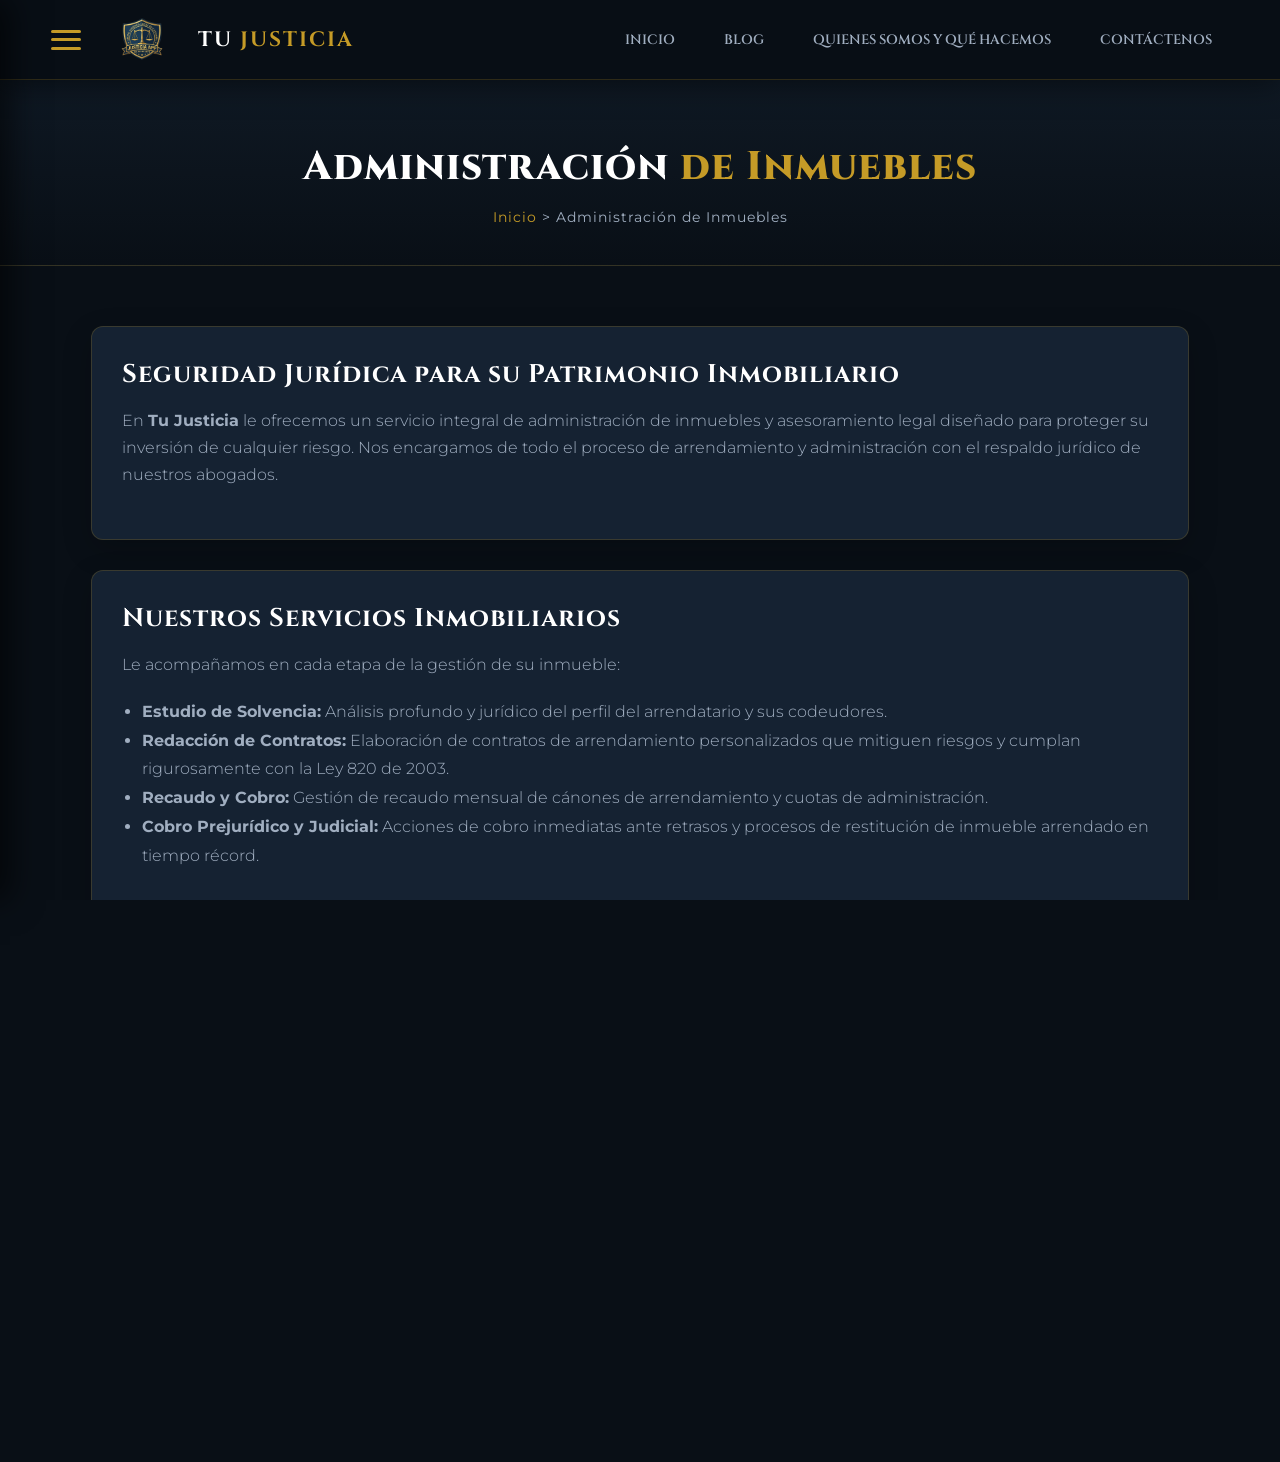
==== administracion-inmuebles.html @ 76aeb81e "Inicializar estructura de la pagina y diseno premium con logos" ====
<!DOCTYPE html>
<html lang="es">
<head>
  <meta charset="UTF-8">
  <meta name="viewport" content="width=device-width, initial-scale=1.0">
  <meta name="description" content="Administración de Inmuebles - Tu Justicia. Asesoría legal experta en arrendamientos, cobro prejurídico y contratos inmobiliarios en Colombia.">
  <title>Administración de Inmuebles - Tu Justicia</title>
  <link rel="stylesheet" href="css/styles.css">
</head>
<body>

  <div class="app-container">
    <div class="sidebar-overlay" id="sidebar-overlay"></div>

    <!-- NAVBAR SUPERIOR -->
    <header class="navbar">
      <div class="nav-left">
        <button class="hamburger-btn" id="hamburger-btn" aria-label="Abrir menú de navegación">
          <span></span>
          <span></span>
          <span></span>
        </button>
        <div class="nav-logo">
          <img src="assets/logo_escudo.png" alt="Escudo Tu Justicia">
          <span class="nav-brand">TU <span>JUSTICIA</span></span>
        </div>
      </div>
      <nav class="nav-links">
        <a href="index.html" class="nav-item">INICIO</a>
        <a href="blog.html" class="nav-item">BLOG</a>
        <a href="quienes-somos.html" class="nav-item">QUIENES SOMOS Y QUÉ HACEMOS</a>
        <a href="contacto.html" class="nav-item">CONTÁCTENOS</a>
      </nav>
    </header>

    <!-- MENÚ LATERAL -->
    <aside class="sidebar" id="sidebar">
      <div>
        <h2 class="sidebar-title">Menú Principal</h2>
        <ul class="sidebar-menu">
          <li class="sidebar-item active"><a href="administracion-inmuebles.html">Administración de Inmuebles</a></li>
          <li class="sidebar-item"><a href="blogs-articulos.html">Blogs y Articulos</a></li>
          <li class="sidebar-item"><a href="caso-mikhail-krasnov.html">Caso Mikhail Krasnov</a></li>
          <li class="sidebar-item"><a href="derecho-administrativo.html">Derecho Administrativo</a></li>
          <li class="sidebar-item"><a href="derecho-comercial.html">Derecho Comercial</a></li>
        </ul>
      </div>
      <div class="sidebar-footer">
        <p>Tu Justicia &copy; 2026</p>
        <p style="font-size: 0.65rem; color: var(--accent-gold); margin-top: 5px;">NIT. 901.487.297-9</p>
      </div>
    </aside>

    <!-- CONTENIDO PRINCIPAL -->
    <main>
      <header class="page-header">
        <h1 class="page-title">Administración <span>de Inmuebles</span></h1>
        <div class="page-breadcrumb">
          <a href="index.html">Inicio</a> &gt; <span>Administración de Inmuebles</span>
        </div>
      </header>

      <div class="page-content-wrapper">
        <div class="article-card">
          <h2 class="article-title">Seguridad Jurídica para su Patrimonio Inmobiliario</h2>
          <p class="article-text">
            En <strong>Tu Justicia</strong> le ofrecemos un servicio integral de administración de inmuebles y asesoramiento legal diseñado para proteger su inversión de cualquier riesgo. Nos encargamos de todo el proceso de arrendamiento y administración con el respaldo jurídico de nuestros abogados.
          </p>
        </div>

        <div class="article-card">
          <h2 class="article-title">Nuestros Servicios Inmobiliarios</h2>
          <p class="article-text">
            Le acompañamos en cada etapa de la gestión de su inmueble:
          </p>
          <ul style="color: var(--text-gray); line-height: 1.8; margin-left: 20px; margin-bottom: 20px; font-weight: 300;">
            <li><strong>Estudio de Solvencia:</strong> Análisis profundo y jurídico del perfil del arrendatario y sus codeudores.</li>
            <li><strong>Redacción de Contratos:</strong> Elaboración de contratos de arrendamiento personalizados que mitiguen riesgos y cumplan rigurosamente con la Ley 820 de 2003.</li>
            <li><strong>Recaudo y Cobro:</strong> Gestión de recaudo mensual de cánones de arrendamiento y cuotas de administración.</li>
            <li><strong>Cobro Prejurídico y Judicial:</strong> Acciones de cobro inmediatas ante retrasos y procesos de restitución de inmueble arrendado en tiempo récord.</li>
          </ul>
        </div>
      </div>
    </main>

    <!-- FOOTER -->
    <footer class="footer">
      <div class="footer-logo-container">
        <img src="assets/logo_triangular.jpg" alt="Logo Triangular" class="footer-logo">
      </div>
      <p class="footer-text">
        Consorcio Jurídico Legal enfocado en brindar asesoría y representación de excelencia en Colombia.
        <br>
        <strong>NIT. 901.487.297-9</strong>
      </p>
      <div class="footer-socials">
        <a href="#" class="social-icon">FB</a>
        <a href="#" class="social-icon">TW</a>
        <a href="#" class="social-icon">LN</a>
        <a href="#" class="social-icon">WA</a>
      </div>
      <div class="footer-copy">
        &copy; 2026 TU JUSTICIA. Todos los derechos reservados.
      </div>
    </footer>
  </div>

  <script src="js/main.js"></script>
</body>
</html>
---- css/styles.css ----
/* ==========================================
   DESIGN SYSTEM & VARIABLES (TU JUSTICIA)
   ========================================== */
@import url('https://fonts.googleapis.com/css2?family=Cinzel:wght@400;600;700;900&family=Montserrat:wght@300;400;500;600;700&display=swap');

:root {
  --primary-bg: #090f16;
  --secondary-bg: #0f1924;
  --card-bg: #152232;
  --accent-gold: #c59b27;
  --accent-gold-hover: #e5b83b;
  --text-white: #ffffff;
  --text-gray: #a0aec0;
  --text-dark: #1a202c;
  --border-color: rgba(197, 155, 39, 0.2);
  --font-headers: 'Cinzel', serif;
  --font-body: 'Montserrat', sans-serif;
  --transition-smooth: all 0.3s cubic-bezier(0.4, 0, 0.2, 1);
  --header-height: 80px;
}

/* ==========================================
   BASE STYLES & RESET
   ========================================== */
* {
  box-sizing: border-box;
  margin: 0;
  padding: 0;
}

html, body {
  width: 100%;
  height: 100%;
  background-color: var(--primary-bg);
  color: var(--text-white);
  font-family: var(--font-body);
  overflow-x: hidden;
  scroll-behavior: smooth;
}

h1, h2, h3, h4, h5, h6 {
  font-family: var(--font-headers);
  letter-spacing: 1px;
}

a {
  text-decoration: none;
  color: inherit;
}

button {
  background: none;
  border: none;
  cursor: pointer;
  font-family: inherit;
}

/* ==========================================
   LAYOUT STRUCTURE
   ========================================== */
.app-container {
  display: flex;
  flex-direction: column;
  min-height: 100vh;
}

main {
  flex: 1 0 auto;
  padding-top: var(--header-height);
  display: flex;
  flex-direction: column;
}

/* ==========================================
   NAVIGATION BAR (NAVBAR)
   ========================================== */
.navbar {
  position: fixed;
  top: 0;
  left: 0;
  width: 100%;
  height: var(--header-height);
  background-color: rgba(9, 15, 22, 0.9);
  backdrop-filter: blur(12px);
  -webkit-backdrop-filter: blur(12px);
  border-bottom: 1px solid var(--border-color);
  z-index: 1000;
  display: flex;
  align-items: center;
  justify-content: space-between;
  padding: 0 4%;
  box-shadow: 0 4px 30px rgba(0, 0, 0, 0.5);
}

.nav-left {
  display: flex;
  align-items: center;
  gap: 15px;
}

.hamburger-btn {
  display: flex;
  flex-direction: column;
  justify-content: space-between;
  width: 30px;
  height: 20px;
  z-index: 1100;
  transition: var(--transition-smooth);
}

.hamburger-btn span {
  display: block;
  width: 100%;
  height: 3px;
  background-color: var(--accent-gold);
  border-radius: 2px;
  transition: var(--transition-smooth);
}

/* Hamburger active transformation */
.hamburger-btn.active span:nth-child(1) {
  transform: translateY(8px) rotate(45deg);
}

.hamburger-btn.active span:nth-child(2) {
  opacity: 0;
}

.hamburger-btn.active span:nth-child(3) {
  transform: translateY(-9px) rotate(-45deg);
}

.nav-logo {
  display: flex;
  align-items: center;
  gap: 10px;
}

.nav-logo img {
  height: 50px;
  width: auto;
  object-fit: contain;
}

.nav-brand {
  font-family: var(--font-headers);
  font-size: 1.3rem;
  font-weight: 700;
  color: var(--text-white);
  letter-spacing: 2px;
}

.nav-brand span {
  color: var(--accent-gold);
}

.nav-links {
  display: flex;
  align-items: center;
  gap: 15px;
}

.nav-item {
  font-family: var(--font-headers);
  font-size: 0.85rem;
  font-weight: 600;
  color: var(--text-gray);
  padding: 8px 16px;
  border-radius: 20px;
  border: 1px solid transparent;
  transition: var(--transition-smooth);
}

.nav-item:hover, .nav-item.active {
  color: var(--text-white);
  background-color: rgba(197, 155, 39, 0.15);
  border-color: var(--accent-gold);
  box-shadow: 0 0 15px rgba(197, 155, 39, 0.2);
}

/* ==========================================
   SIDEBAR MENU
   ========================================== */
.sidebar {
  position: fixed;
  top: 0;
  left: 0;
  width: 320px;
  height: 100vh;
  background-color: var(--secondary-bg);
  border-right: 1px solid var(--border-color);
  z-index: 1050;
  transform: translateX(-100%);
  transition: var(--transition-smooth);
  box-shadow: 10px 0 30px rgba(0, 0, 0, 0.6);
  padding: calc(var(--header-height) + 20px) 25px 30px 25px;
  display: flex;
  flex-direction: column;
  justify-content: space-between;
}

.sidebar.open {
  transform: translateX(0);
}

.sidebar-title {
  font-family: var(--font-headers);
  font-size: 1.1rem;
  color: var(--accent-gold);
  margin-bottom: 25px;
  padding-bottom: 10px;
  border-bottom: 1px solid rgba(197, 155, 39, 0.3);
  text-transform: uppercase;
  letter-spacing: 1px;
}

.sidebar-menu {
  display: flex;
  flex-direction: column;
  gap: 12px;
  list-style: none;
}

.sidebar-item a {
  display: block;
  font-size: 0.95rem;
  font-weight: 500;
  color: var(--text-gray);
  padding: 12px 18px;
  border-radius: 8px;
  border-left: 3px solid transparent;
  background-color: rgba(255, 255, 255, 0.02);
  transition: var(--transition-smooth);
}

.sidebar-item a:hover, .sidebar-item.active a {
  color: var(--text-white);
  background-color: rgba(197, 155, 39, 0.08);
  border-left-color: var(--accent-gold);
  padding-left: 24px;
}

.sidebar-footer {
  font-size: 0.75rem;
  color: var(--text-gray);
  text-align: center;
  border-top: 1px solid rgba(255, 255, 255, 0.05);
  padding-top: 20px;
}

/* Sidebar overlay background */
.sidebar-overlay {
  position: fixed;
  top: 0;
  left: 0;
  width: 100vw;
  height: 100vh;
  background-color: rgba(0, 0, 0, 0.6);
  backdrop-filter: blur(4px);
  z-index: 1020;
  opacity: 0;
  visibility: hidden;
  transition: var(--transition-smooth);
}

.sidebar-overlay.active {
  opacity: 1;
  visibility: visible;
}

/* ==========================================
   HERO SECTION & CONTENT STYLE
   ========================================== */
.hero {
  position: relative;
  display: flex;
  flex-direction: column;
  align-items: center;
  justify-content: center;
  text-align: center;
  padding: 60px 20px;
  min-height: calc(100vh - var(--header-height) - 150px);
  background: radial-gradient(circle at center, rgba(21, 34, 50, 0.6) 0%, rgba(9, 15, 22, 1) 70%);
}

.hero-logo-container {
  position: relative;
  width: 280px;
  height: 280px;
  margin-bottom: 40px;
  animation: float 6s ease-in-out infinite;
}

.hero-logo {
  width: 100%;
  height: 100%;
  object-fit: contain;
  border-radius: 50%;
  box-shadow: 0 0 40px rgba(197, 155, 39, 0.3);
  border: 2px solid var(--accent-gold);
}

@keyframes float {
  0% { transform: translateY(0px); }
  50% { transform: translateY(-15px); }
  100% { transform: translateY(0px); }
}

.hero-subtitle {
  font-family: var(--font-body);
  font-size: 1.1rem;
  font-weight: 600;
  color: var(--accent-gold);
  letter-spacing: 4px;
  margin-bottom: 10px;
  text-transform: uppercase;
}

.hero-title {
  font-family: var(--font-headers);
  font-size: 3.5rem;
  font-weight: 900;
  color: var(--text-white);
  margin-bottom: 20px;
  letter-spacing: 3px;
  text-shadow: 0 4px 10px rgba(0, 0, 0, 0.5);
}

.hero-title span {
  color: var(--accent-gold);
}

.hero-description {
  max-width: 650px;
  font-size: 1.1rem;
  line-height: 1.8;
  color: var(--text-gray);
  margin-bottom: 40px;
  font-weight: 300;
}

.btn-gold {
  display: inline-block;
  background: linear-gradient(135deg, var(--accent-gold) 0%, #a47b19 100%);
  color: var(--primary-bg);
  padding: 14px 35px;
  border-radius: 30px;
  font-weight: 700;
  text-transform: uppercase;
  font-size: 0.9rem;
  letter-spacing: 2px;
  box-shadow: 0 6px 20px rgba(197, 155, 39, 0.3);
  transition: var(--transition-smooth);
}

.btn-gold:hover {
  transform: translateY(-3px);
  box-shadow: 0 10px 25px rgba(197, 155, 39, 0.5);
  background: linear-gradient(135deg, var(--accent-gold-hover) 0%, var(--accent-gold) 100%);
}

/* ==========================================
   PAGE TEMPLATE (SUBPAGES CONTENT)
   ========================================== */
.page-header {
  padding: 60px 4% 40px 4%;
  background: linear-gradient(to bottom, var(--secondary-bg), var(--primary-bg));
  border-bottom: 1px solid var(--border-color);
  text-align: center;
}

.page-title {
  font-size: 2.5rem;
  font-weight: 800;
  color: var(--text-white);
  margin-bottom: 15px;
}

.page-title span {
  color: var(--accent-gold);
}

.page-breadcrumb {
  font-size: 0.85rem;
  color: var(--text-gray);
  letter-spacing: 1px;
}

.page-breadcrumb a {
  color: var(--accent-gold);
}

.page-content-wrapper {
  padding: 60px 4%;
  max-width: 1200px;
  margin: 0 auto;
  width: 100%;
}

.article-card {
  background-color: var(--card-bg);
  border: 1px solid var(--border-color);
  border-radius: 12px;
  padding: 30px;
  margin-bottom: 30px;
  box-shadow: 0 10px 30px rgba(0,0,0,0.2);
  transition: var(--transition-smooth);
}

.article-card:hover {
  transform: translateY(-5px);
  border-color: var(--accent-gold);
  box-shadow: 0 15px 35px rgba(197, 155, 39, 0.15);
}

.article-meta {
  font-size: 0.8rem;
  color: var(--accent-gold);
  margin-bottom: 15px;
  font-weight: 600;
  text-transform: uppercase;
}

.article-title {
  font-size: 1.6rem;
  margin-bottom: 15px;
  color: var(--text-white);
}

.article-text {
  color: var(--text-gray);
  line-height: 1.7;
  font-weight: 300;
  margin-bottom: 20px;
}

/* ==========================================
   FOOTER
   ========================================== */
.footer {
  flex-shrink: 0;
  background-color: var(--secondary-bg);
  border-top: 1px solid var(--border-color);
  padding: 50px 4% 30px 4%;
  display: flex;
  flex-direction: column;
  align-items: center;
  text-align: center;
  gap: 30px;
}

.footer-logo-container {
  width: 120px;
  height: auto;
}

.footer-logo {
  width: 100%;
  height: auto;
  object-fit: contain;
}

.footer-text {
  font-size: 0.9rem;
  color: var(--text-gray);
  max-width: 600px;
  line-height: 1.6;
}

.footer-socials {
  display: flex;
  gap: 20px;
}

.social-icon {
  width: 40px;
  height: 40px;
  border-radius: 50%;
  background-color: var(--card-bg);
  border: 1px solid var(--border-color);
  display: flex;
  align-items: center;
  justify-content: center;
  color: var(--accent-gold);
  transition: var(--transition-smooth);
}

.social-icon:hover {
  background-color: var(--accent-gold);
  color: var(--primary-bg);
  transform: translateY(-3px);
}

.footer-copy {
  font-size: 0.8rem;
  color: rgba(160, 174, 192, 0.6);
  border-top: 1px solid rgba(255, 255, 255, 0.05);
  width: 100%;
  padding-top: 20px;
  margin-top: 10px;
}

/* ==========================================
   RESPONSIVE DESIGN (MEDIA QUERIES)
   ========================================== */
@media (max-width: 992px) {
  .hero-title {
    font-size: 2.8rem;
  }
}

@media (max-width: 768px) {
  .navbar {
    padding: 0 5%;
  }
  
  .nav-links {
    display: none; /* Hide top nav links on tablet/mobile, relies on side menu */
  }
  
  .nav-brand {
    font-size: 1.1rem;
  }
  
  .hero-title {
    font-size: 2.2rem;
  }
  
  .hero-logo-container {
    width: 220px;
    height: 220px;
  }
  
  .sidebar {
    width: 280px;
  }
}

@media (max-width: 480px) {
  .hero-title {
    font-size: 1.8rem;
  }
  
  .hero-logo-container {
    width: 180px;
    height: 180px;
  }
  
  .hero-description {
    font-size: 0.95rem;
  }
}
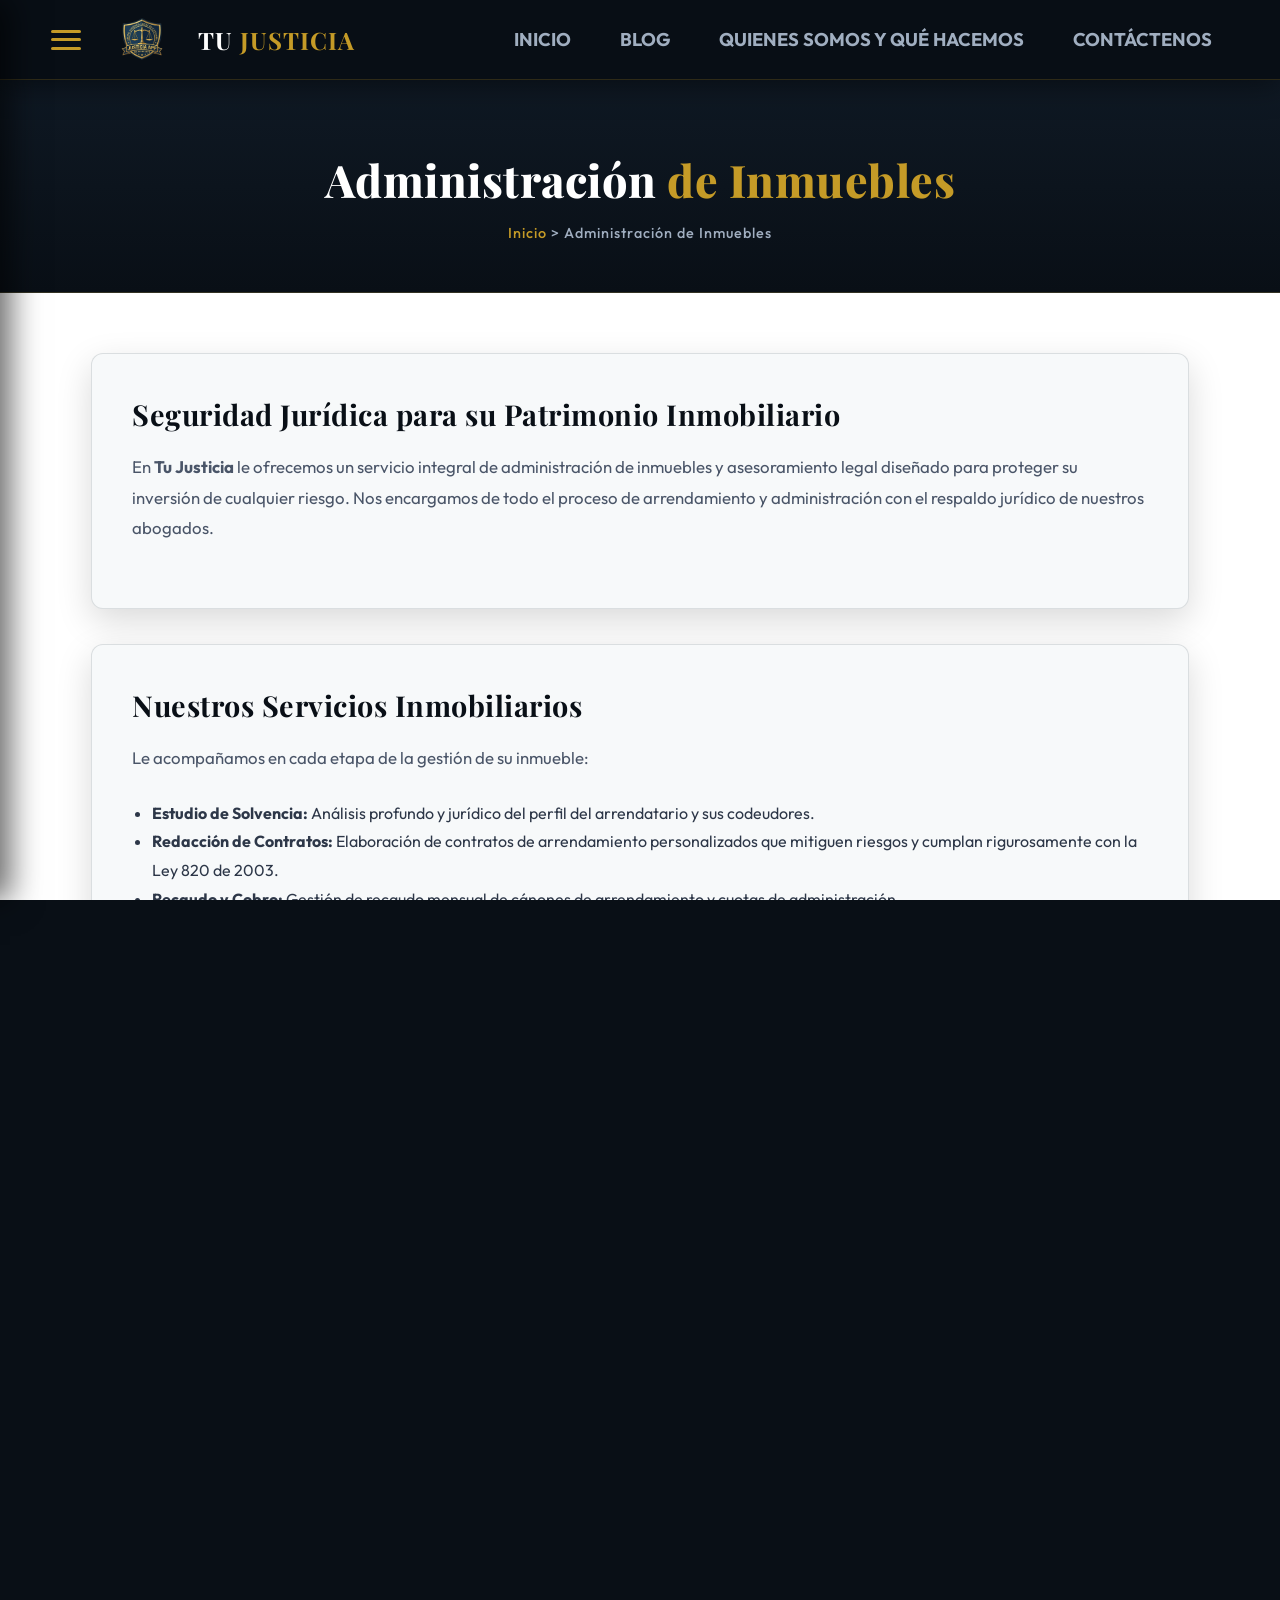
==== commit 11d9d5f2: "Actualizar tipografias a Playfair/Outfit, aumentar tamano de menus y crear diseno de secciones contr" ====
--- a/administracion-inmuebles.html
+++ b/administracion-inmuebles.html
@@ -53,40 +53,44 @@
 
     <!-- CONTENIDO PRINCIPAL -->
     <main>
-      <header class="page-header">
+      <!-- Cabecera de Página (Fondo Azul) -->
+      <header class="page-header section-blue">
         <h1 class="page-title">Administración <span>de Inmuebles</span></h1>
         <div class="page-breadcrumb">
           <a href="index.html">Inicio</a> &gt; <span>Administración de Inmuebles</span>
         </div>
       </header>
 
-      <div class="page-content-wrapper">
-        <div class="article-card">
-          <h2 class="article-title">Seguridad Jurídica para su Patrimonio Inmobiliario</h2>
-          <p class="article-text">
-            En <strong>Tu Justicia</strong> le ofrecemos un servicio integral de administración de inmuebles y asesoramiento legal diseñado para proteger su inversión de cualquier riesgo. Nos encargamos de todo el proceso de arrendamiento y administración con el respaldo jurídico de nuestros abogados.
-          </p>
+      <!-- Cuerpo de Página (Fondo Blanco) -->
+      <section class="section-white" style="flex-grow: 1; width: 100%;">
+        <div class="page-content-wrapper">
+          <div class="article-card">
+            <h2 class="article-title">Seguridad Jurídica para su Patrimonio Inmobiliario</h2>
+            <p class="article-text">
+              En <strong>Tu Justicia</strong> le ofrecemos un servicio integral de administración de inmuebles y asesoramiento legal diseñado para proteger su inversión de cualquier riesgo. Nos encargamos de todo el proceso de arrendamiento y administración con el respaldo jurídico de nuestros abogados.
+            </p>
+          </div>
+
+          <div class="article-card">
+            <h2 class="article-title">Nuestros Servicios Inmobiliarios</h2>
+            <p class="article-text">
+              Le acompañamos en cada etapa de la gestión de su inmueble:
+            </p>
+            <ul style="line-height: 1.8; margin-left: 20px; margin-bottom: 20px; font-weight: 400;">
+              <li><strong>Estudio de Solvencia:</strong> Análisis profundo y jurídico del perfil del arrendatario y sus codeudores.</li>
+              <li><strong>Redacción de Contratos:</strong> Elaboración de contratos de arrendamiento personalizados que mitiguen riesgos y cumplan rigurosamente con la Ley 820 de 2003.</li>
+              <li><strong>Recaudo y Cobro:</strong> Gestión de recaudo mensual de cánones de arrendamiento y cuotas de administración.</li>
+              <li><strong>Cobro Prejurídico y Judicial:</strong> Acciones de cobro inmediatas ante retrasos y procesos de restitución de inmueble arrendado en tiempo récord.</li>
+            </ul>
+          </div>
         </div>
-
-        <div class="article-card">
-          <h2 class="article-title">Nuestros Servicios Inmobiliarios</h2>
-          <p class="article-text">
-            Le acompañamos en cada etapa de la gestión de su inmueble:
-          </p>
-          <ul style="color: var(--text-gray); line-height: 1.8; margin-left: 20px; margin-bottom: 20px; font-weight: 300;">
-            <li><strong>Estudio de Solvencia:</strong> Análisis profundo y jurídico del perfil del arrendatario y sus codeudores.</li>
-            <li><strong>Redacción de Contratos:</strong> Elaboración de contratos de arrendamiento personalizados que mitiguen riesgos y cumplan rigurosamente con la Ley 820 de 2003.</li>
-            <li><strong>Recaudo y Cobro:</strong> Gestión de recaudo mensual de cánones de arrendamiento y cuotas de administración.</li>
-            <li><strong>Cobro Prejurídico y Judicial:</strong> Acciones de cobro inmediatas ante retrasos y procesos de restitución de inmueble arrendado en tiempo récord.</li>
-          </ul>
-        </div>
-      </div>
+      </section>
     </main>
 
     <!-- FOOTER -->
     <footer class="footer">
       <div class="footer-logo-container">
-        <img src="assets/logo_triangular.jpg" alt="Logo Triangular" class="footer-logo">
+        <img src="assets/logo_triangular.png" alt="Logo Triangular" class="footer-logo">
       </div>
       <p class="footer-text">
         Consorcio Jurídico Legal enfocado en brindar asesoría y representación de excelencia en Colombia.
--- a/css/styles.css
+++ b/css/styles.css
@@ -1,7 +1,7 @@
 /* ==========================================
    DESIGN SYSTEM & VARIABLES (TU JUSTICIA)
    ========================================== */
-@import url('https://fonts.googleapis.com/css2?family=Cinzel:wght@400;600;700;900&family=Montserrat:wght@300;400;500;600;700&display=swap');
+@import url('https://fonts.googleapis.com/css2?family=Playfair+Display:ital,wght@0,400;0,600;0,700;0,800;0,900;1,400&family=Outfit:wght@300;400;500;600;700;800&display=swap');
 
 :root {
   --primary-bg: #090f16;
@@ -13,8 +13,8 @@
   --text-gray: #a0aec0;
   --text-dark: #1a202c;
   --border-color: rgba(197, 155, 39, 0.2);
-  --font-headers: 'Cinzel', serif;
-  --font-body: 'Montserrat', sans-serif;
+  --font-headers: 'Playfair Display', serif;
+  --font-body: 'Outfit', sans-serif;
   --transition-smooth: all 0.3s cubic-bezier(0.4, 0, 0.2, 1);
   --header-height: 80px;
 }
@@ -40,7 +40,7 @@
 
 h1, h2, h3, h4, h5, h6 {
   font-family: var(--font-headers);
-  letter-spacing: 1px;
+  letter-spacing: 0.5px;
 }
 
 a {
@@ -144,10 +144,10 @@
 
 .nav-brand {
   font-family: var(--font-headers);
-  font-size: 1.3rem;
+  font-size: 1.5rem;
   font-weight: 700;
   color: var(--text-white);
-  letter-spacing: 2px;
+  letter-spacing: 1px;
 }
 
 .nav-brand span {
@@ -161,9 +161,9 @@
 }
 
 .nav-item {
-  font-family: var(--font-headers);
-  font-size: 0.85rem;
-  font-weight: 600;
+  font-family: var(--font-body);
+  font-size: 1.15rem; /* Agrandado */
+  font-weight: 700; /* Más legible */
   color: var(--text-gray);
   padding: 8px 16px;
   border-radius: 20px;
@@ -185,7 +185,7 @@
   position: fixed;
   top: 0;
   left: 0;
-  width: 320px;
+  width: 340px; /* Ancho ajustado */
   height: 100vh;
   background-color: var(--secondary-bg);
   border-right: 1px solid var(--border-color);
@@ -205,7 +205,7 @@
 
 .sidebar-title {
   font-family: var(--font-headers);
-  font-size: 1.1rem;
+  font-size: 1.3rem; /* Más grande */
   color: var(--accent-gold);
   margin-bottom: 25px;
   padding-bottom: 10px;
@@ -217,16 +217,16 @@
 .sidebar-menu {
   display: flex;
   flex-direction: column;
-  gap: 12px;
+  gap: 14px; /* Mayor espacio */
   list-style: none;
 }
 
 .sidebar-item a {
   display: block;
-  font-size: 0.95rem;
-  font-weight: 500;
+  font-size: 1.25rem; /* Agrandado considerablemente */
+  font-weight: 600; /* Más grueso y legible */
   color: var(--text-gray);
-  padding: 12px 18px;
+  padding: 14px 20px; /* Mayor padding */
   border-radius: 8px;
   border-left: 3px solid transparent;
   background-color: rgba(255, 255, 255, 0.02);
@@ -235,13 +235,14 @@
 
 .sidebar-item a:hover, .sidebar-item.active a {
   color: var(--text-white);
-  background-color: rgba(197, 155, 39, 0.08);
+  background-color: rgba(197, 155, 39, 0.1);
   border-left-color: var(--accent-gold);
-  padding-left: 24px;
+  padding-left: 26px;
+  box-shadow: 0 4px 15px rgba(0,0,0,0.2);
 }
 
 .sidebar-footer {
-  font-size: 0.75rem;
+  font-size: 0.8rem;
   color: var(--text-gray);
   text-align: center;
   border-top: 1px solid rgba(255, 255, 255, 0.05);
@@ -278,7 +279,7 @@
   align-items: center;
   justify-content: center;
   text-align: center;
-  padding: 60px 20px;
+  padding: 80px 20px;
   min-height: calc(100vh - var(--header-height) - 150px);
   background: radial-gradient(circle at center, rgba(21, 34, 50, 0.6) 0%, rgba(9, 15, 22, 1) 70%);
 }
@@ -308,22 +309,22 @@
 
 .hero-subtitle {
   font-family: var(--font-body);
-  font-size: 1.1rem;
-  font-weight: 600;
+  font-size: 1.2rem;
+  font-weight: 700;
   color: var(--accent-gold);
   letter-spacing: 4px;
-  margin-bottom: 10px;
+  margin-bottom: 15px;
   text-transform: uppercase;
 }
 
 .hero-title {
   font-family: var(--font-headers);
-  font-size: 3.5rem;
+  font-size: 4rem;
   font-weight: 900;
   color: var(--text-white);
-  margin-bottom: 20px;
-  letter-spacing: 3px;
-  text-shadow: 0 4px 10px rgba(0, 0, 0, 0.5);
+  margin-bottom: 25px;
+  letter-spacing: 1px;
+  text-shadow: 0 4px 12px rgba(0, 0, 0, 0.6);
 }
 
 .hero-title span {
@@ -331,11 +332,11 @@
 }
 
 .hero-description {
-  max-width: 650px;
-  font-size: 1.1rem;
+  max-width: 700px;
+  font-size: 1.25rem;
   line-height: 1.8;
   color: var(--text-gray);
-  margin-bottom: 40px;
+  margin-bottom: 45px;
   font-weight: 300;
 }
 
@@ -343,11 +344,11 @@
   display: inline-block;
   background: linear-gradient(135deg, var(--accent-gold) 0%, #a47b19 100%);
   color: var(--primary-bg);
-  padding: 14px 35px;
+  padding: 16px 40px;
   border-radius: 30px;
-  font-weight: 700;
+  font-weight: 800;
   text-transform: uppercase;
-  font-size: 0.9rem;
+  font-size: 0.95rem;
   letter-spacing: 2px;
   box-shadow: 0 6px 20px rgba(197, 155, 39, 0.3);
   transition: var(--transition-smooth);
@@ -360,17 +361,636 @@
 }
 
 /* ==========================================
+   HOMEPAGE SPECIFIC SECTIONS & SECTIONS COLOR SCHEME
+   ========================================== */
+.home-section {
+  padding: 80px 6%;
+  width: 100%;
+}
+
+.home-section-title-badge {
+  display: inline-block;
+  background-color: #0f1924;
+  border: 1px solid var(--border-color);
+  border-radius: 20px;
+  padding: 10px 35px;
+  color: var(--text-white);
+  font-family: var(--font-headers);
+  font-weight: 700;
+  font-size: 1.1rem;
+  letter-spacing: 1px;
+  margin-bottom: 45px;
+  box-shadow: 0 4px 15px rgba(0,0,0,0.3);
+  text-align: center;
+}
+
+.home-section-title-container {
+  display: flex;
+  justify-content: center;
+  width: 100%;
+}
+
+/* Anniversary Banner Container */
+.anniversary-banner-container {
+  width: 100%;
+  max-width: 1200px;
+  margin: 0 auto;
+  border-radius: 16px;
+  overflow: hidden;
+  border: 1px solid var(--border-color);
+  box-shadow: 0 10px 30px rgba(0,0,0,0.4);
+}
+
+.anniversary-banner-container img {
+  width: 100%;
+  height: auto;
+  display: block;
+}
+
+/* Leaders Intro Text Section */
+.leaders-text-container {
+  max-width: 900px;
+  margin: 0 auto;
+  background-color: rgba(16, 15, 46, 0.05);
+  border: 2px solid var(--border-color);
+  border-radius: 16px;
+  padding: 50px 40px;
+  box-shadow: 0 15px 40px rgba(0,0,0,0.15);
+  position: relative;
+  text-align: center;
+}
+
+.leaders-text-container::before {
+  content: "“";
+  position: absolute;
+  top: 15px;
+  left: 30px;
+  font-size: 6rem;
+  color: rgba(197, 155, 39, 0.2);
+  font-family: Georgia, serif;
+}
+
+.leaders-text-content h3 {
+  font-size: 1.7rem;
+  color: var(--accent-gold);
+  margin-bottom: 25px;
+  text-transform: uppercase;
+  font-weight: 700;
+  letter-spacing: 1px;
+}
+
+.leaders-text-content p {
+  font-size: 1.3rem;
+  line-height: 1.8;
+  font-weight: 400;
+}
+
+/* Two-column layout for Derechos section */
+.rights-grid {
+  display: grid;
+  grid-template-columns: 1fr 1.2fr;
+  gap: 50px;
+  align-items: center;
+  max-width: 1200px;
+  margin: 0 auto;
+}
+
+.rights-banner-container {
+  border-radius: 16px;
+  overflow: hidden;
+  border: 1px solid var(--border-color);
+  box-shadow: 0 10px 30px rgba(0,0,0,0.4);
+}
+
+.rights-banner-container img {
+  width: 100%;
+  height: auto;
+  display: block;
+}
+
+.rights-content h2 {
+  font-size: 2.5rem;
+  margin-bottom: 25px;
+  font-weight: 800;
+}
+
+.rights-content h2 span {
+  color: var(--accent-gold);
+}
+
+.rights-content p {
+  line-height: 1.8;
+  font-weight: 400;
+  margin-bottom: 35px;
+  font-size: 1.15rem;
+}
+
+/* Dynamic Blog Grid Home */
+.blog-grid-home {
+  display: grid;
+  grid-template-columns: repeat(auto-fill, minmax(340px, 1fr));
+  gap: 35px;
+  max-width: 1200px;
+  margin: 0 auto;
+}
+
+/* Social Media Section Styling (Visual Mejorada) */
+.socials-grid {
+  display: grid;
+  grid-template-columns: 1.2fr 1fr 0.8fr;
+  gap: 30px;
+  max-width: 1200px;
+  margin: 0 auto;
+}
+
+.social-card {
+  background-color: var(--card-bg);
+  border: 1px solid var(--border-color);
+  border-radius: 12px;
+  overflow: hidden;
+  box-shadow: 0 10px 25px rgba(0,0,0,0.3);
+  display: flex;
+  flex-direction: column;
+}
+
+.social-card-header {
+  padding: 15px 20px;
+  display: flex;
+  align-items: center;
+  justify-content: space-between;
+  color: var(--text-white);
+  font-weight: 700;
+  font-size: 1rem;
+}
+
+.social-card-header.facebook {
+  background-color: #1877f2;
+}
+
+.social-card-header.twitter {
+  background-color: #0f1419;
+  border-bottom: 1px solid rgba(255,255,255,0.1);
+}
+
+.social-card-header.youtube {
+  background-color: #ff0000;
+}
+
+.social-profile {
+  display: flex;
+  align-items: center;
+  gap: 12px;
+  padding: 15px 20px;
+}
+
+.social-avatar {
+  width: 40px;
+  height: 40px;
+  border-radius: 50%;
+  border: 1px solid var(--border-color);
+  background-color: var(--primary-bg);
+  display: flex;
+  align-items: center;
+  justify-content: center;
+  font-weight: bold;
+  color: var(--accent-gold);
+  font-size: 0.8rem;
+  overflow: hidden;
+}
+
+.social-avatar img {
+  width: 100%;
+  height: 100%;
+  object-fit: cover;
+}
+
+.social-profile-info h4 {
+  font-size: 0.95rem;
+  font-family: var(--font-body);
+  font-weight: 600;
+}
+
+.social-profile-info p {
+  font-size: 0.75rem;
+}
+
+.social-card-content {
+  padding: 15px 20px;
+  font-size: 0.9rem;
+  line-height: 1.6;
+  flex-grow: 1;
+}
+
+.social-mock-post-image {
+  width: 100%;
+  height: 150px;
+  background: linear-gradient(135deg, #100f2e 0%, #1a2c42 100%);
+  border: 1px solid rgba(255,255,255,0.05);
+  border-radius: 6px;
+  margin-top: 10px;
+  display: flex;
+  align-items: center;
+  justify-content: center;
+  overflow: hidden;
+}
+
+.social-mock-post-image img {
+  width: 100%;
+  height: 100%;
+  object-fit: cover;
+}
+
+.social-btn-follow {
+  background-color: var(--accent-gold);
+  color: var(--primary-bg);
+  padding: 6px 15px;
+  border-radius: 15px;
+  font-size: 0.75rem;
+  font-weight: 700;
+}
+
+.social-btn-follow:hover {
+  background-color: var(--accent-gold-hover);
+}
+
+/* Youtube Mock Player */
+.youtube-mock-player {
+  width: 100%;
+  aspect-ratio: 16/9;
+  background-color: #050b11;
+  display: flex;
+  align-items: center;
+  justify-content: center;
+  position: relative;
+  cursor: pointer;
+}
+
+.youtube-mock-player::after {
+  content: "";
+  position: absolute;
+  width: 60px;
+  height: 60px;
+  background-color: #ff0000;
+  border-radius: 50%;
+  box-shadow: 0 0 20px rgba(255,0,0,0.5);
+  display: flex;
+  align-items: center;
+  justify-content: center;
+  transition: var(--transition-smooth);
+}
+
+.youtube-mock-player::before {
+  content: "";
+  position: absolute;
+  width: 0;
+  height: 0;
+  border-top: 12px solid transparent;
+  border-bottom: 12px solid transparent;
+  border-left: 20px solid white;
+  margin-left: 5px;
+  z-index: 10;
+}
+
+.youtube-mock-player:hover::after {
+  transform: scale(1.1);
+  box-shadow: 0 0 30px rgba(255,0,0,0.8);
+}
+
+/* ==========================================
+   WAITING LIST POPUP (MODAL)
+   ========================================== */
+.waitlist-modal {
+  position: fixed;
+  top: 0;
+  left: 0;
+  width: 100%;
+  height: 100%;
+  z-index: 2000;
+  display: flex;
+  align-items: center;
+  justify-content: center;
+  opacity: 0;
+  visibility: hidden;
+  transition: var(--transition-smooth);
+}
+
+.waitlist-modal.active {
+  opacity: 1;
+  visibility: visible;
+}
+
+.waitlist-modal-backdrop {
+  position: absolute;
+  top: 0;
+  left: 0;
+  width: 100%;
+  height: 100%;
+  background-color: rgba(0, 0, 0, 0.65);
+  backdrop-filter: blur(10px);
+}
+
+.waitlist-box {
+  position: relative;
+  width: 90%;
+  max-width: 540px;
+  background: rgba(15, 14, 38, 0.75);
+  backdrop-filter: blur(25px);
+  -webkit-backdrop-filter: blur(25px);
+  border: 2px solid rgba(197, 155, 39, 0.4);
+  border-radius: 24px;
+  box-shadow: 0 25px 60px rgba(0, 0, 0, 0.8), 0 0 40px rgba(197, 155, 39, 0.15);
+  overflow: hidden;
+  z-index: 2010;
+  transform: scale(0.9);
+  transition: var(--transition-smooth);
+}
+
+.waitlist-modal.active .waitlist-box {
+  transform: scale(1);
+}
+
+.waitlist-marquee {
+  background: rgba(197, 155, 39, 0.15);
+  border-bottom: 1px solid rgba(197, 155, 39, 0.3);
+  color: var(--accent-gold);
+  padding: 10px 0;
+  font-family: var(--font-headers);
+  font-weight: 800;
+  font-size: 0.95rem;
+  letter-spacing: 2px;
+  overflow: hidden;
+  white-space: nowrap;
+}
+
+.waitlist-marquee div {
+  display: inline-block;
+  padding-left: 100%;
+  animation: marquee 25s linear infinite;
+}
+
+.waitlist-timer-bar {
+  background: linear-gradient(90deg, #ff3333 0%, #b31414 100%);
+  color: white;
+  text-align: center;
+  padding: 8px;
+  font-weight: 700;
+  font-size: 0.95rem;
+  letter-spacing: 1px;
+  display: flex;
+  align-items: center;
+  justify-content: center;
+  gap: 10px;
+  box-shadow: inset 0 -3px 5px rgba(0,0,0,0.2);
+  animation: pulse-red 2s infinite ease-in-out;
+}
+
+@keyframes pulse-red {
+  0%, 100% { opacity: 1; }
+  50% { opacity: 0.9; }
+}
+
+.waitlist-timer-clock {
+  font-family: monospace;
+  font-size: 1.15rem;
+  background-color: rgba(0,0,0,0.5);
+  padding: 3px 10px;
+  border-radius: 4px;
+  border: 1px solid rgba(255,255,255,0.15);
+  box-shadow: 0 0 10px rgba(0,0,0,0.5);
+  color: #ffcccc;
+}
+
+.waitlist-body {
+  padding: 30px;
+}
+
+.waitlist-title {
+  text-align: center;
+  font-size: 1.35rem;
+  color: var(--text-white);
+  margin-bottom: 10px;
+  font-family: var(--font-body);
+  font-weight: 500;
+}
+
+.waitlist-close-btn {
+  position: absolute;
+  top: 10px;
+  right: 15px;
+  color: var(--text-white);
+  font-size: 1.8rem;
+  font-weight: bold;
+  z-index: 2020;
+}
+
+.waitlist-close-btn:hover {
+  color: var(--accent-gold);
+}
+
+.waitlist-form-control {
+  width: 100%;
+  background: rgba(255, 255, 255, 0.04);
+  border: 1px solid rgba(255, 255, 255, 0.1);
+  border-radius: 8px;
+  padding: 12px 16px;
+  color: var(--text-white);
+  font-family: inherit;
+  font-size: 0.95rem;
+  transition: var(--transition-smooth);
+}
+
+.waitlist-form-control:focus {
+  outline: none;
+  background: rgba(255, 255, 255, 0.08);
+  border-color: var(--accent-gold);
+  box-shadow: 0 0 15px rgba(197, 155, 39, 0.3);
+}
+
+.waitlist-btn {
+  width: 100%;
+  padding: 15px;
+  background: linear-gradient(135deg, var(--accent-gold) 0%, #a47b19 100%);
+  color: var(--primary-bg);
+  font-weight: 800;
+  border-radius: 8px;
+  text-transform: uppercase;
+  letter-spacing: 1.5px;
+  font-size: 0.95rem;
+  box-shadow: 0 6px 25px rgba(197, 155, 39, 0.4);
+  transition: var(--transition-smooth);
+  margin-top: 15px;
+  position: relative;
+  overflow: hidden;
+}
+
+/* Sweep shimmer animation */
+.waitlist-btn::after {
+  content: '';
+  position: absolute;
+  top: -50%;
+  left: -60%;
+  width: 30%;
+  height: 200%;
+  background: rgba(255, 255, 255, 0.25);
+  transform: rotate(30deg);
+  transition: none;
+  animation: shimmer 3s infinite linear;
+}
+
+@keyframes shimmer {
+  0% { left: -60%; }
+  100% { left: 140%; }
+}
+
+.waitlist-btn:hover {
+  background: linear-gradient(135deg, var(--accent-gold-hover) 0%, var(--accent-gold) 100%);
+  transform: translateY(-3px);
+  box-shadow: 0 10px 30px rgba(197, 155, 39, 0.6);
+}
+
+/* ==========================================
+   SECTION CONTRAST THEME RULES
+   ========================================== */
+
+/* Blue Section (Dark Mode Default) */
+.section-blue {
+  background-color: var(--primary-bg);
+  color: var(--text-white);
+}
+
+.section-blue h1, .section-blue h2, .section-blue h3, .section-blue h4 {
+  color: var(--text-white);
+}
+
+.section-blue p, .section-blue li {
+  color: var(--text-gray);
+}
+
+.section-blue .article-card {
+  background-color: var(--card-bg);
+  border: 1px solid var(--border-color);
+}
+
+.section-blue .social-card {
+  background-color: var(--card-bg);
+  border: 1px solid var(--border-color);
+}
+
+.section-blue .social-profile-info p {
+  color: var(--text-gray);
+}
+
+/* White Section (Light Mode High Contrast) */
+.section-white {
+  background-color: #ffffff;
+  color: #0f1924;
+}
+
+.section-white h1, .section-white h2, .section-white h3, .section-white h4 {
+  color: #090f16;
+}
+
+.section-white p, .section-white li {
+  color: #2d3748;
+}
+
+.section-white .article-card {
+  background-color: #f7f9fa;
+  border: 1px solid rgba(15, 25, 36, 0.12);
+}
+
+.section-white .article-title {
+  color: #090f16;
+}
+
+.section-white .article-text {
+  color: #4a5568;
+}
+
+.section-white .social-card {
+  background-color: #f7f9fa;
+  border: 1px solid rgba(15, 25, 36, 0.12);
+}
+
+.section-white .social-profile-info h4 {
+  color: #090f16;
+}
+
+.section-white .social-profile-info p {
+  color: #718096;
+}
+
+.section-white .social-card-content {
+  color: #4a5568;
+}
+
+.section-white .leaders-text-container {
+  background-color: #f7f9fa;
+  border: 2px solid rgba(197, 155, 39, 0.4);
+  box-shadow: 0 15px 40px rgba(0,0,0,0.06);
+}
+
+.section-white .leaders-text-content p {
+  color: #090f16;
+}
+
+/* Gray Section (Neutral Cool Contrast) */
+.section-gray {
+  background-color: #f4f6f9;
+  color: #0f1924;
+}
+
+.section-gray h1, .section-gray h2, .section-gray h3, .section-gray h4 {
+  color: #090f16;
+}
+
+.section-gray p, .section-gray li {
+  color: #2d3748;
+}
+
+.section-gray .article-card {
+  background-color: #ffffff;
+  border: 1px solid rgba(15, 25, 36, 0.1);
+  box-shadow: 0 10px 30px rgba(0,0,0,0.04);
+}
+
+.section-gray .article-title {
+  color: #090f16;
+}
+
+.section-gray .article-text {
+  color: #4a5568;
+}
+
+.section-gray .social-card {
+  background-color: #ffffff;
+  border: 1px solid rgba(15, 25, 36, 0.1);
+}
+
+.section-gray .social-profile-info h4 {
+  color: #090f16;
+}
+
+.section-gray .social-profile-info p {
+  color: #718096;
+}
+
+.section-gray .social-card-content {
+  color: #4a5568;
+}
+
+/* ==========================================
    PAGE TEMPLATE (SUBPAGES CONTENT)
    ========================================== */
 .page-header {
-  padding: 60px 4% 40px 4%;
+  padding: 70px 4% 50px 4%;
   background: linear-gradient(to bottom, var(--secondary-bg), var(--primary-bg));
   border-bottom: 1px solid var(--border-color);
   text-align: center;
 }
 
 .page-title {
-  font-size: 2.5rem;
+  font-size: 2.8rem;
   font-weight: 800;
   color: var(--text-white);
   margin-bottom: 15px;
@@ -381,9 +1001,10 @@
 }
 
 .page-breadcrumb {
-  font-size: 0.85rem;
+  font-size: 0.9rem;
   color: var(--text-gray);
   letter-spacing: 1px;
+  font-weight: 500;
 }
 
 .page-breadcrumb a {
@@ -398,40 +1019,38 @@
 }
 
 .article-card {
-  background-color: var(--card-bg);
-  border: 1px solid var(--border-color);
   border-radius: 12px;
-  padding: 30px;
-  margin-bottom: 30px;
-  box-shadow: 0 10px 30px rgba(0,0,0,0.2);
+  padding: 40px;
+  margin-bottom: 35px;
+  box-shadow: 0 12px 35px rgba(0,0,0,0.15);
   transition: var(--transition-smooth);
 }
 
 .article-card:hover {
   transform: translateY(-5px);
   border-color: var(--accent-gold);
-  box-shadow: 0 15px 35px rgba(197, 155, 39, 0.15);
+  box-shadow: 0 15px 35px rgba(197, 155, 39, 0.2);
 }
 
 .article-meta {
-  font-size: 0.8rem;
+  font-size: 0.85rem;
   color: var(--accent-gold);
   margin-bottom: 15px;
-  font-weight: 600;
+  font-weight: 700;
   text-transform: uppercase;
+  letter-spacing: 0.5px;
 }
 
 .article-title {
-  font-size: 1.6rem;
-  margin-bottom: 15px;
-  color: var(--text-white);
+  font-size: 1.8rem;
+  margin-bottom: 18px;
+  line-height: 1.4;
 }
 
 .article-text {
-  color: var(--text-gray);
-  line-height: 1.7;
-  font-weight: 300;
-  margin-bottom: 20px;
+  line-height: 1.8;
+  font-size: 1.05rem;
+  margin-bottom: 25px;
 }
 
 /* ==========================================
@@ -441,12 +1060,13 @@
   flex-shrink: 0;
   background-color: var(--secondary-bg);
   border-top: 1px solid var(--border-color);
-  padding: 50px 4% 30px 4%;
+  padding: 60px 4% 40px 4%;
   display: flex;
   flex-direction: column;
   align-items: center;
   text-align: center;
   gap: 30px;
+  color: var(--text-white);
 }
 
 .footer-logo-container {
@@ -461,10 +1081,10 @@
 }
 
 .footer-text {
-  font-size: 0.9rem;
+  font-size: 0.95rem;
   color: var(--text-gray);
   max-width: 600px;
-  line-height: 1.6;
+  line-height: 1.7;
 }
 
 .footer-socials {
@@ -473,8 +1093,8 @@
 }
 
 .social-icon {
-  width: 40px;
-  height: 40px;
+  width: 44px;
+  height: 44px;
   border-radius: 50%;
   background-color: var(--card-bg);
   border: 1px solid var(--border-color);
@@ -482,6 +1102,8 @@
   align-items: center;
   justify-content: center;
   color: var(--accent-gold);
+  font-weight: 700;
+  font-size: 0.9rem;
   transition: var(--transition-smooth);
 }
 
@@ -489,14 +1111,15 @@
   background-color: var(--accent-gold);
   color: var(--primary-bg);
   transform: translateY(-3px);
+  box-shadow: 0 5px 15px rgba(197, 155, 39, 0.4);
 }
 
 .footer-copy {
-  font-size: 0.8rem;
+  font-size: 0.85rem;
   color: rgba(160, 174, 192, 0.6);
   border-top: 1px solid rgba(255, 255, 255, 0.05);
   width: 100%;
-  padding-top: 20px;
+  padding-top: 25px;
   margin-top: 10px;
 }
 
@@ -505,7 +1128,15 @@
    ========================================== */
 @media (max-width: 992px) {
   .hero-title {
-    font-size: 2.8rem;
+    font-size: 3rem;
+  }
+  .rights-grid {
+    grid-template-columns: 1fr;
+    gap: 30px;
+  }
+  .socials-grid {
+    grid-template-columns: 1fr;
+    gap: 30px;
   }
 }
 
@@ -519,11 +1150,11 @@
   }
   
   .nav-brand {
-    font-size: 1.1rem;
+    font-size: 1.3rem;
   }
   
   .hero-title {
-    font-size: 2.2rem;
+    font-size: 2.4rem;
   }
   
   .hero-logo-container {
@@ -532,13 +1163,13 @@
   }
   
   .sidebar {
-    width: 280px;
+    width: 300px;
   }
 }
 
 @media (max-width: 480px) {
   .hero-title {
-    font-size: 1.8rem;
+    font-size: 2rem;
   }
   
   .hero-logo-container {
@@ -547,6 +1178,6 @@
   }
   
   .hero-description {
-    font-size: 0.95rem;
+    font-size: 1.05rem;
   }
 }
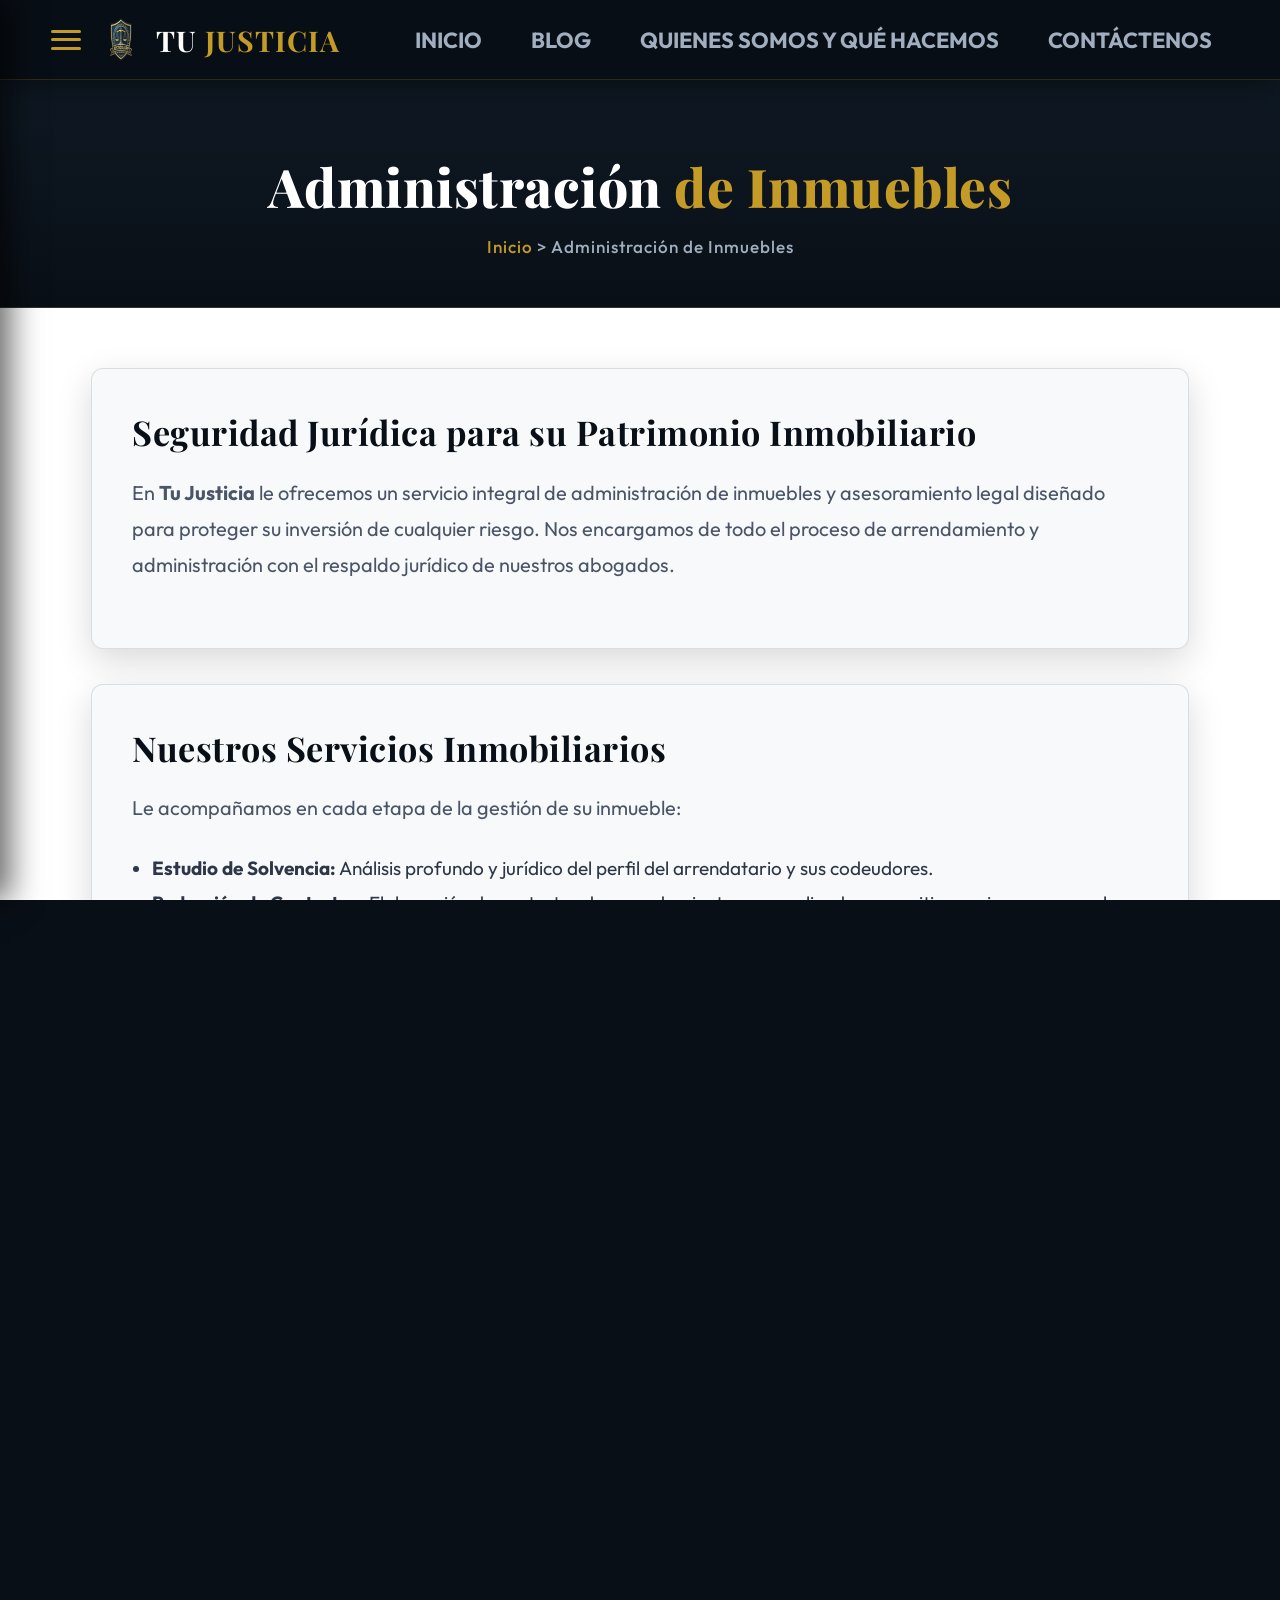
==== commit 1b0ea1da: "Mejora: menu movil unificado, favicon triangular, recortes/correcciones de banners, agrandado de tex" ====
--- a/administracion-inmuebles.html
+++ b/administracion-inmuebles.html
@@ -36,7 +36,18 @@
     <!-- MENÚ LATERAL -->
     <aside class="sidebar" id="sidebar">
       <div>
-        <h2 class="sidebar-title">Menú Principal</h2>
+        <!-- Enlaces de Navegación Principal (Visibles solo en móvil) -->
+        <div class="sidebar-top-nav">
+          <h2 class="sidebar-title">Navegación</h2>
+          <ul class="sidebar-menu" style="margin-bottom: 20px;">
+            <li class="sidebar-item"><a href="index.html">Inicio</a></li>
+            <li class="sidebar-item"><a href="blog.html">Blog</a></li>
+            <li class="sidebar-item"><a href="quienes-somos.html">Quiénes Somos y Qué Hacemos</a></li>
+            <li class="sidebar-item"><a href="contacto.html">Contáctenos</a></li>
+          </ul>
+        </div>
+        
+        <h2 class="sidebar-title">Servicios y Artículos</h2>
         <ul class="sidebar-menu">
           <li class="sidebar-item active"><a href="administracion-inmuebles.html">Administración de Inmuebles</a></li>
           <li class="sidebar-item"><a href="blogs-articulos.html">Blogs y Articulos</a></li>
--- a/css/styles.css
+++ b/css/styles.css
@@ -28,6 +28,10 @@
   padding: 0;
 }
 
+html {
+  font-size: 19px;
+}
+
 html, body {
   width: 100%;
   height: 100%;
@@ -42,6 +46,7 @@
   font-family: var(--font-headers);
   letter-spacing: 0.5px;
 }
+
 
 a {
   text-decoration: none;
@@ -248,6 +253,18 @@
   border-top: 1px solid rgba(255, 255, 255, 0.05);
   padding-top: 20px;
 }
+
+/* Mobile top navigation container inside sidebar */
+.sidebar-top-nav {
+  display: none;
+}
+
+@media (max-width: 768px) {
+  .sidebar-top-nav {
+    display: block;
+  }
+}
+
 
 /* Sidebar overlay background */
 .sidebar-overlay {
@@ -1181,3 +1198,125 @@
     font-size: 1.05rem;
   }
 }
+
+/* ==========================================
+   WHO WE ARE PAGE (QUIENES SOMOS) CUSTOM STYLES
+   ========================================== */
+.about-grid {
+  display: grid;
+  grid-template-columns: 1fr 1fr;
+  gap: 30px;
+  max-width: 1200px;
+  margin: 0 auto;
+}
+
+@media (max-width: 768px) {
+  .about-grid {
+    grid-template-columns: 1fr;
+  }
+}
+
+.about-card {
+  background-color: var(--card-bg);
+  border: 1px solid var(--border-color);
+  border-radius: 16px;
+  padding: 40px;
+  box-shadow: 0 10px 30px rgba(0,0,0,0.3);
+  transition: var(--transition-smooth);
+}
+
+.about-card:hover {
+  transform: translateY(-5px);
+  border-color: var(--accent-gold);
+  box-shadow: 0 15px 35px rgba(197, 155, 39, 0.2);
+}
+
+.about-card h2 {
+  font-size: 1.7rem;
+  color: var(--accent-gold);
+  margin-bottom: 20px;
+  text-transform: uppercase;
+  font-weight: 700;
+  letter-spacing: 1px;
+}
+
+.about-card p {
+  font-size: 1.15rem;
+  line-height: 1.8;
+  color: var(--text-white);
+  font-weight: 400;
+}
+
+.services-grid {
+  display: grid;
+  grid-template-columns: repeat(auto-fill, minmax(260px, 1fr));
+  gap: 25px;
+  max-width: 1200px;
+  margin: 30px auto 0 auto;
+}
+
+.service-card {
+  background-color: #f7f9fa;
+  border: 1px solid rgba(15, 25, 36, 0.12);
+  border-radius: 16px;
+  padding: 30px;
+  box-shadow: 0 10px 25px rgba(0,0,0,0.03);
+  transition: var(--transition-smooth);
+  display: flex;
+  flex-direction: column;
+  justify-content: space-between;
+  min-height: 350px;
+}
+
+.service-card:hover {
+  transform: translateY(-5px);
+  border-color: var(--accent-gold);
+  box-shadow: 0 15px 35px rgba(197, 155, 39, 0.15);
+}
+
+.service-icon-badge {
+  width: 60px;
+  height: 60px;
+  background-color: rgba(197, 155, 39, 0.1);
+  color: var(--accent-gold);
+  border-radius: 14px;
+  display: flex;
+  align-items: center;
+  justify-content: center;
+  font-size: 1.8rem;
+  margin-bottom: 20px;
+  border: 1px solid rgba(197, 155, 39, 0.2);
+}
+
+.service-card-title {
+  font-size: 1.3rem;
+  font-weight: 700;
+  color: #090f16;
+  margin-bottom: 12px;
+}
+
+.service-card-text {
+  font-size: 1.05rem;
+  line-height: 1.7;
+  color: #4a5568;
+  margin-bottom: 25px;
+  flex-grow: 1;
+}
+
+.service-card-link {
+  display: inline-flex;
+  align-items: center;
+  gap: 8px;
+  font-weight: 700;
+  font-size: 0.9rem;
+  color: var(--accent-gold);
+  text-transform: uppercase;
+  letter-spacing: 0.5px;
+  transition: var(--transition-smooth);
+}
+
+.service-card-link:hover {
+  color: var(--accent-gold-hover);
+  transform: translateX(4px);
+}
+
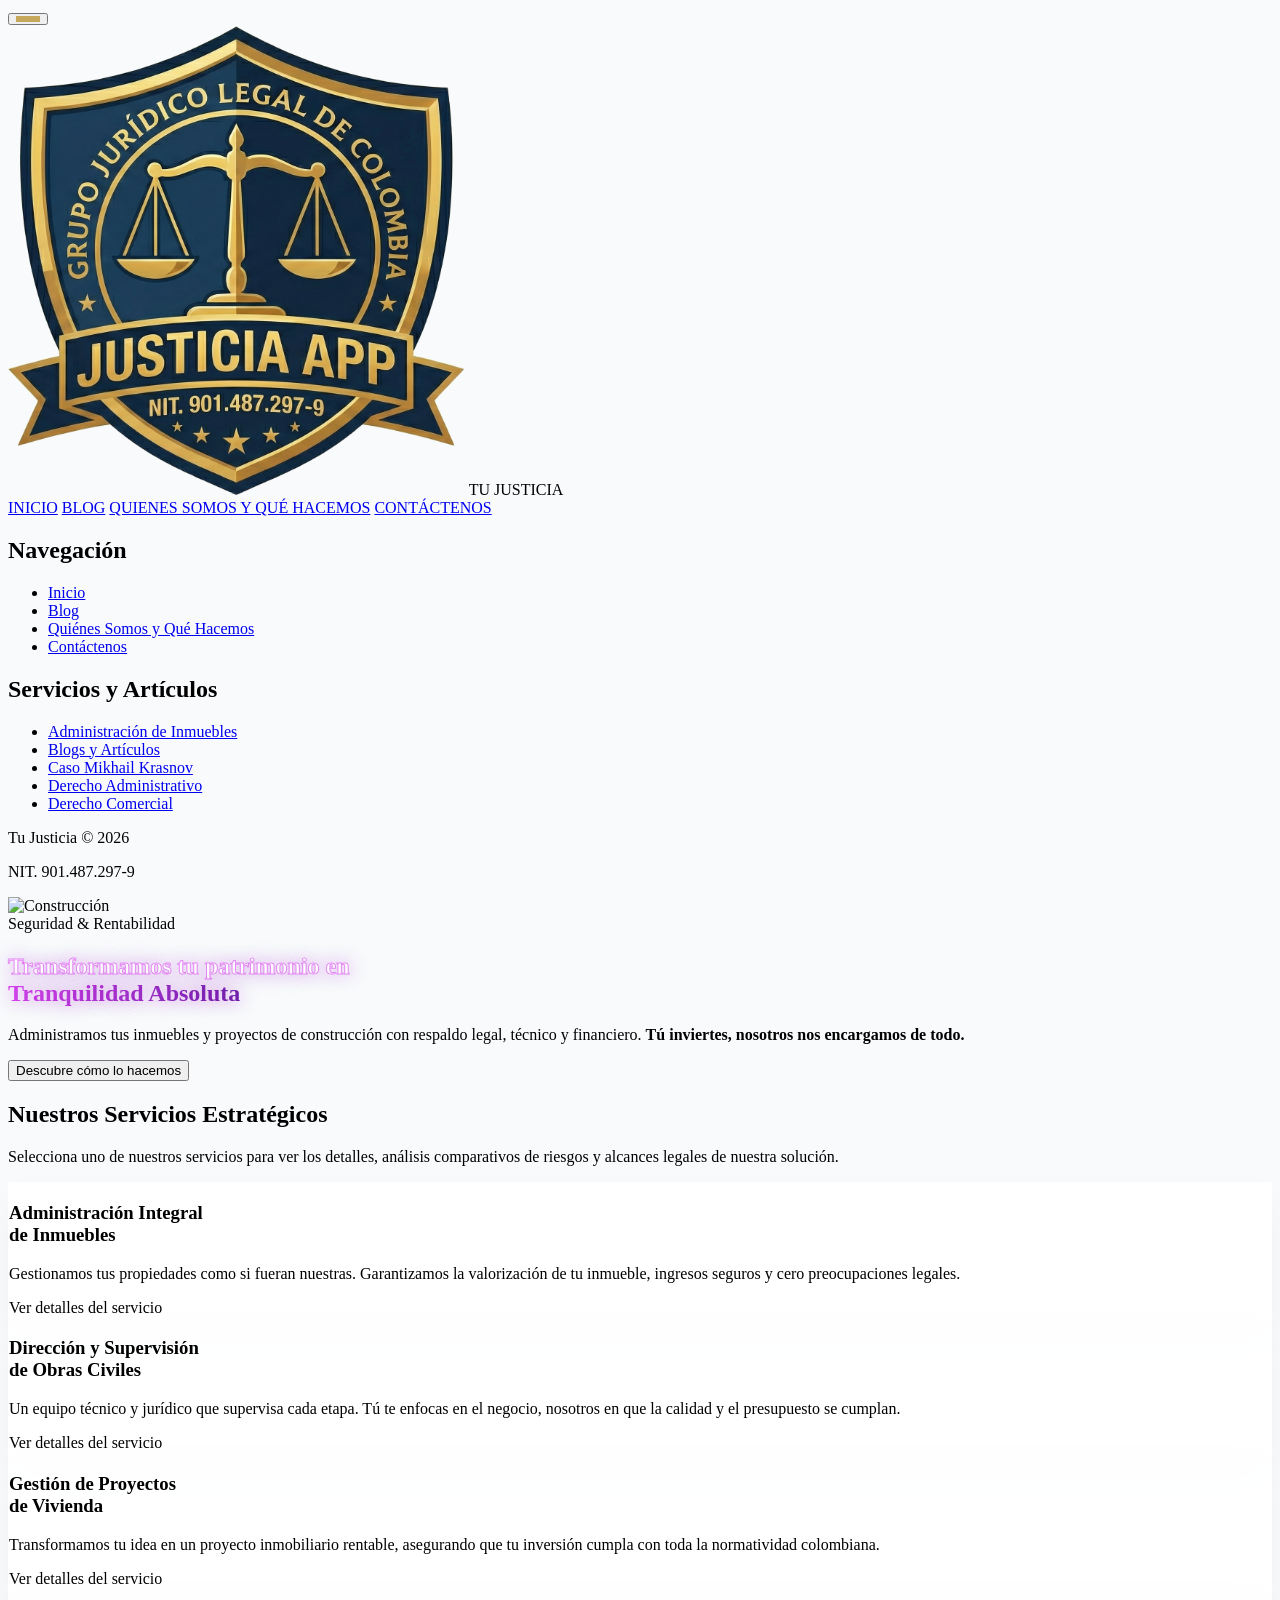
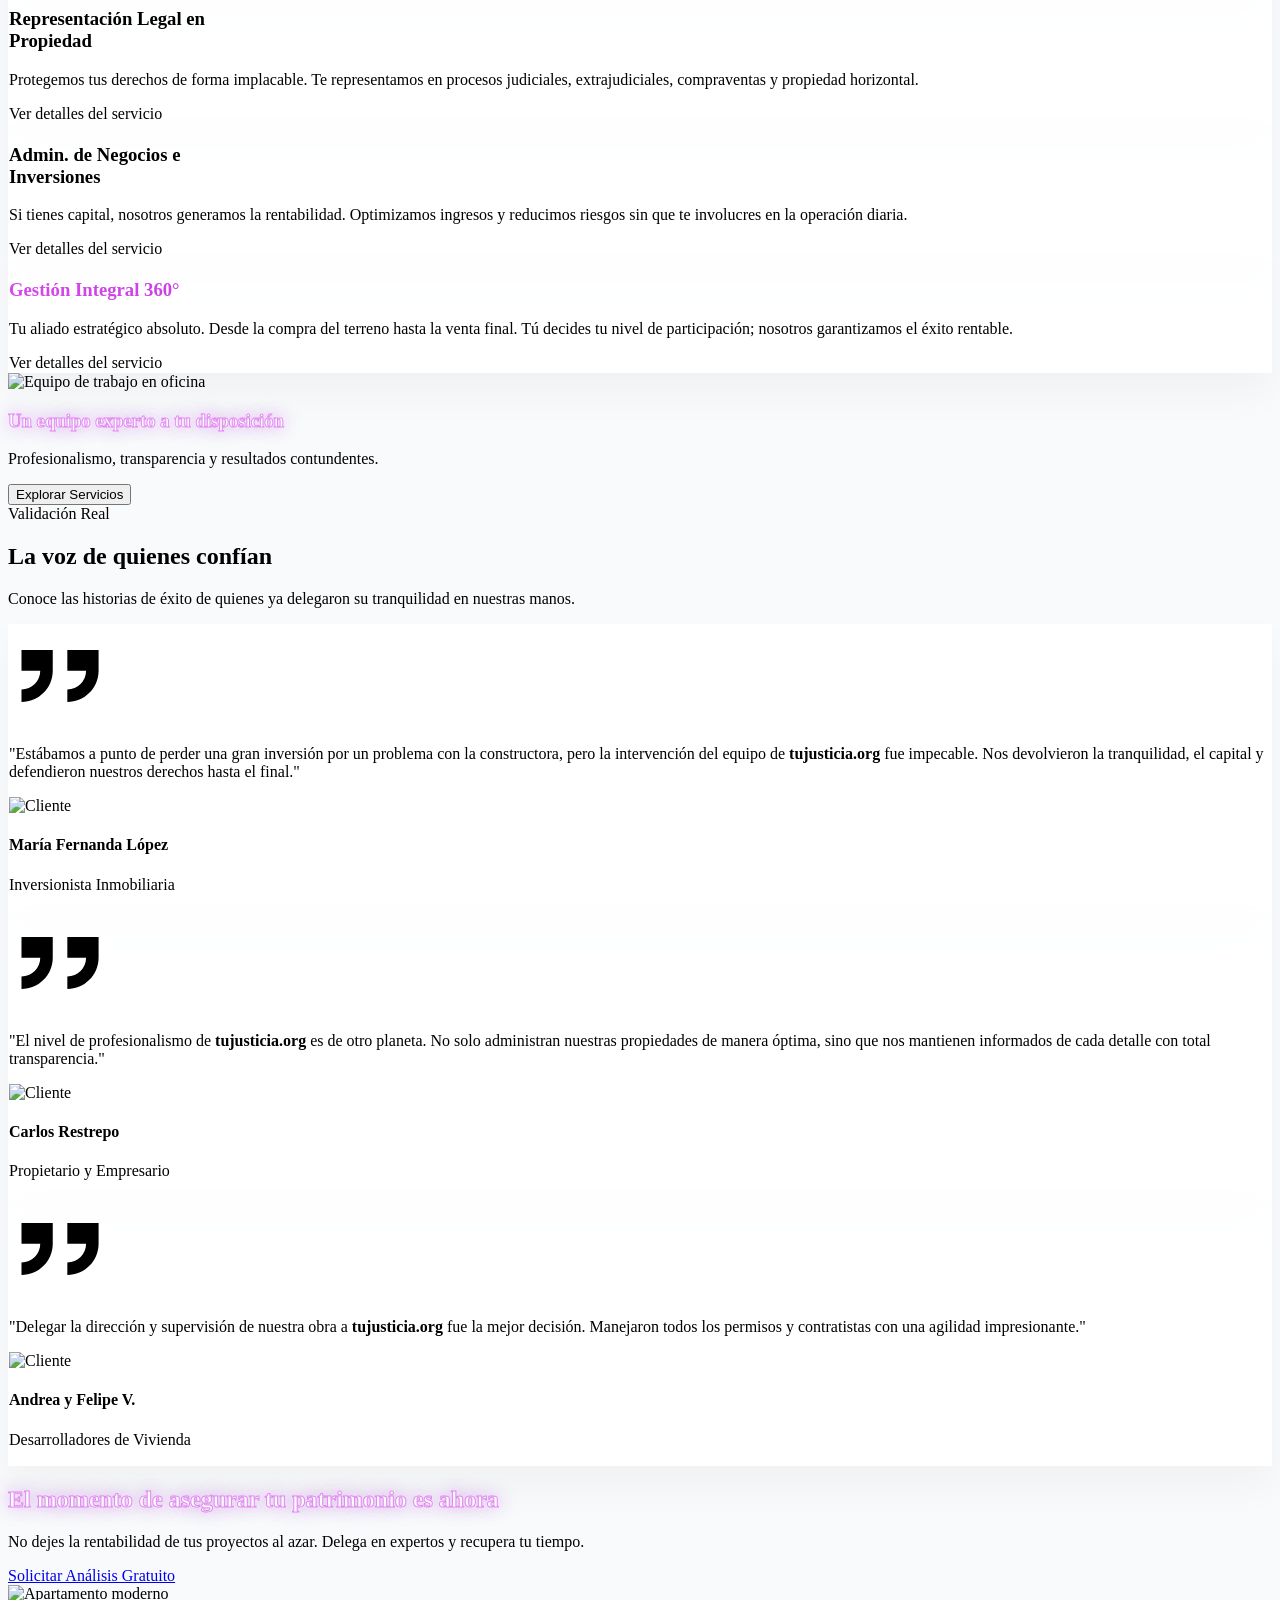
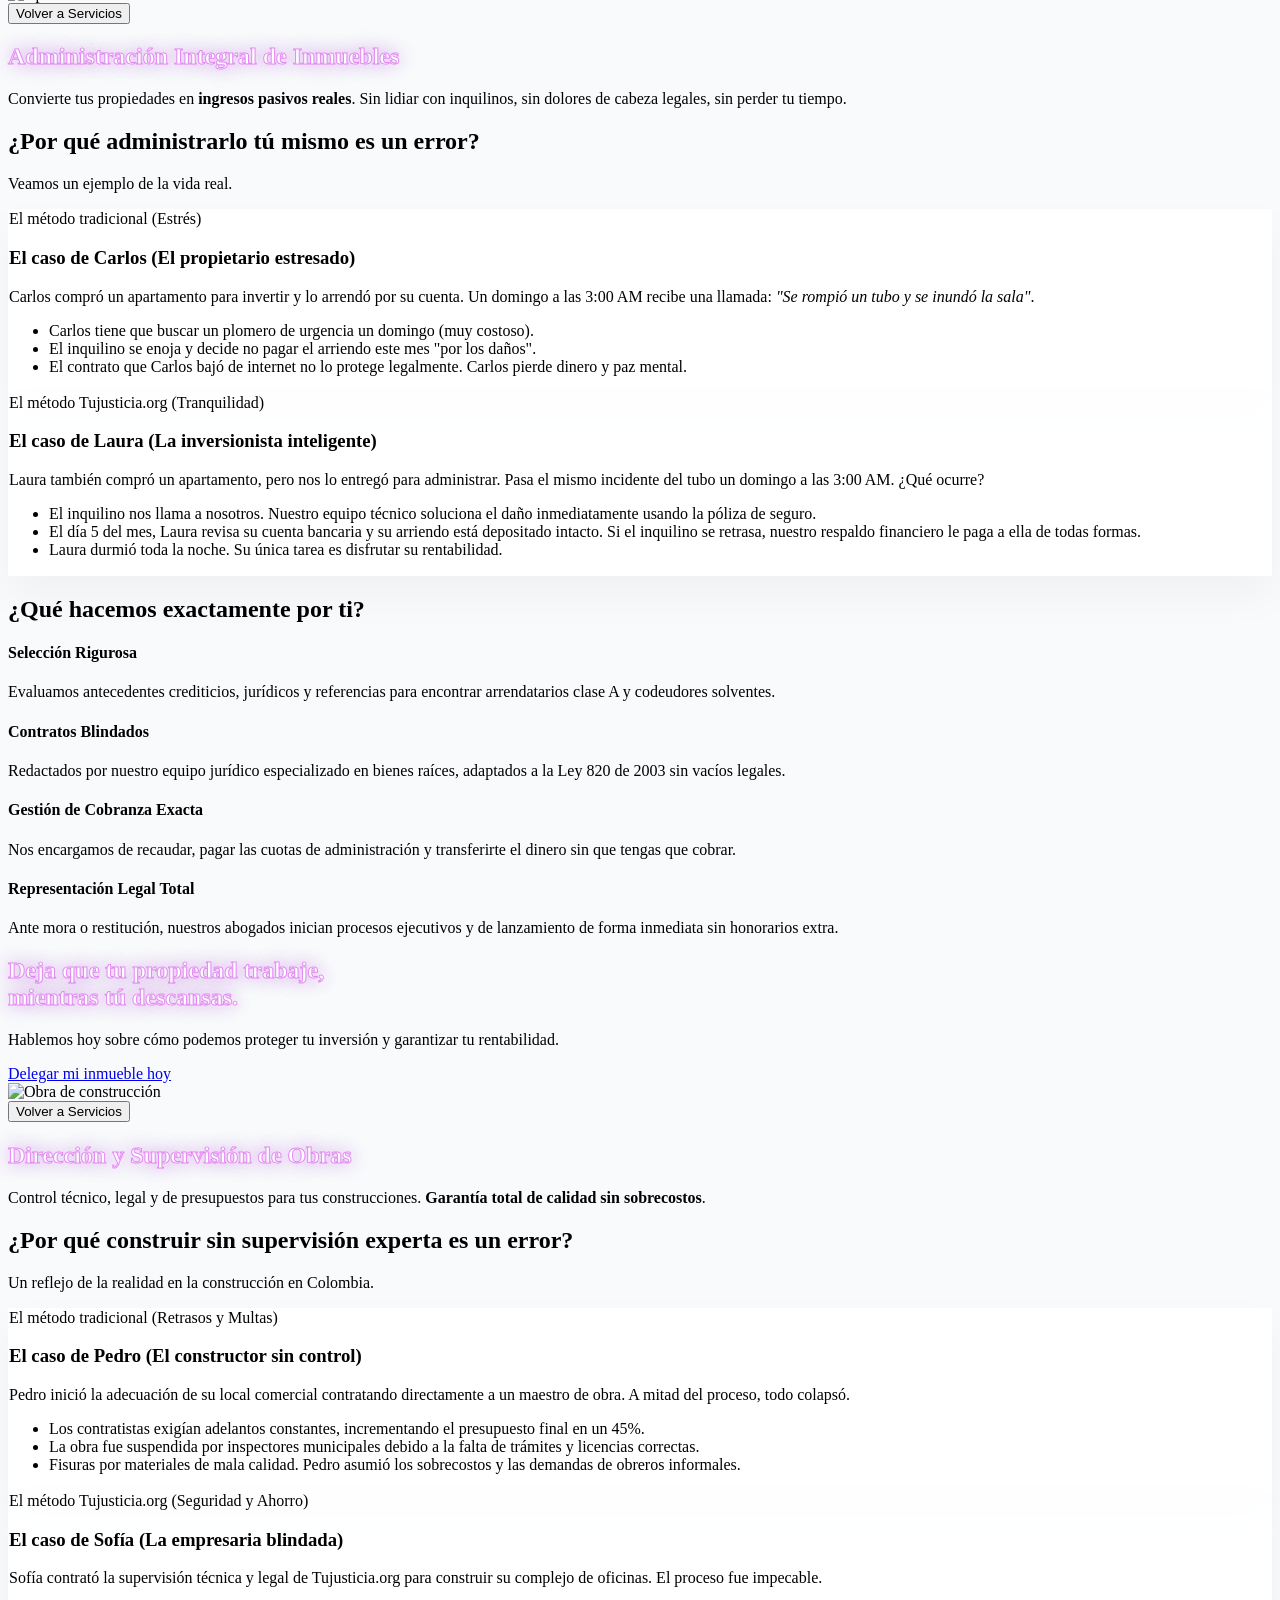
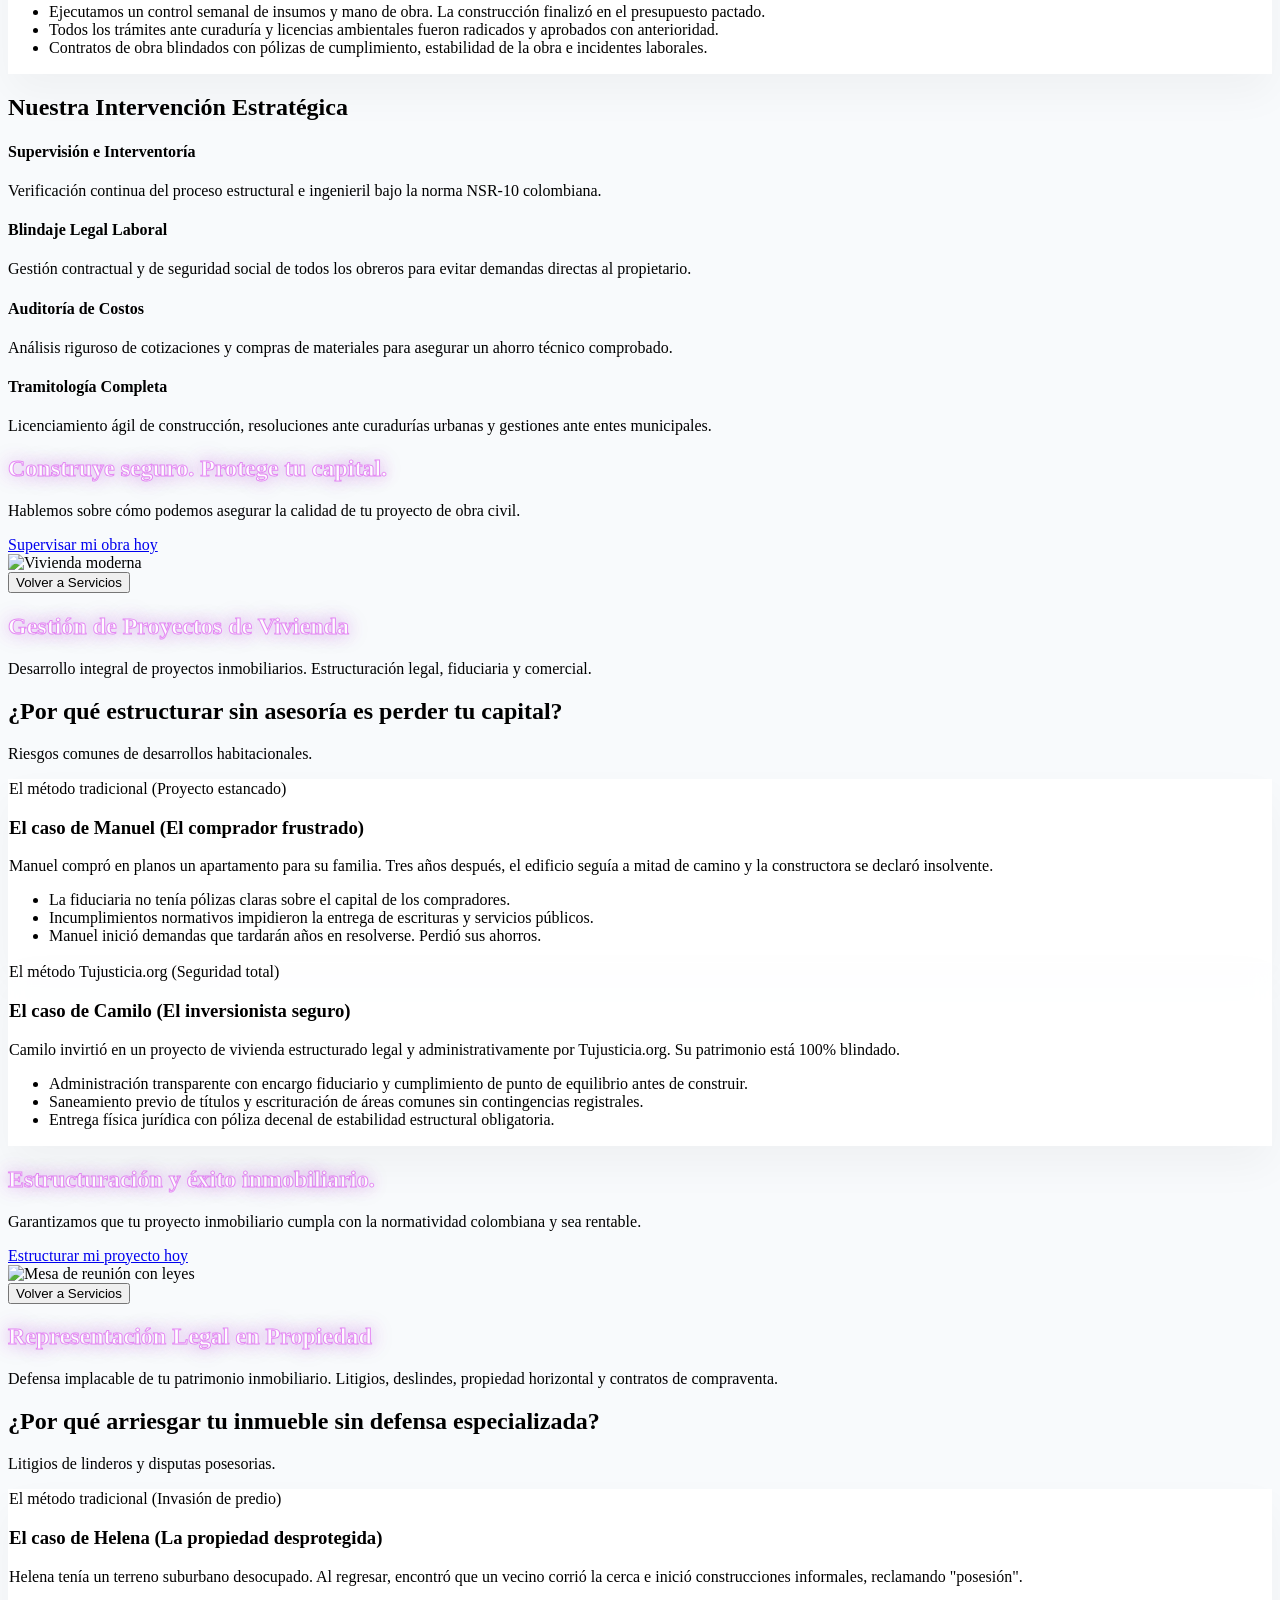
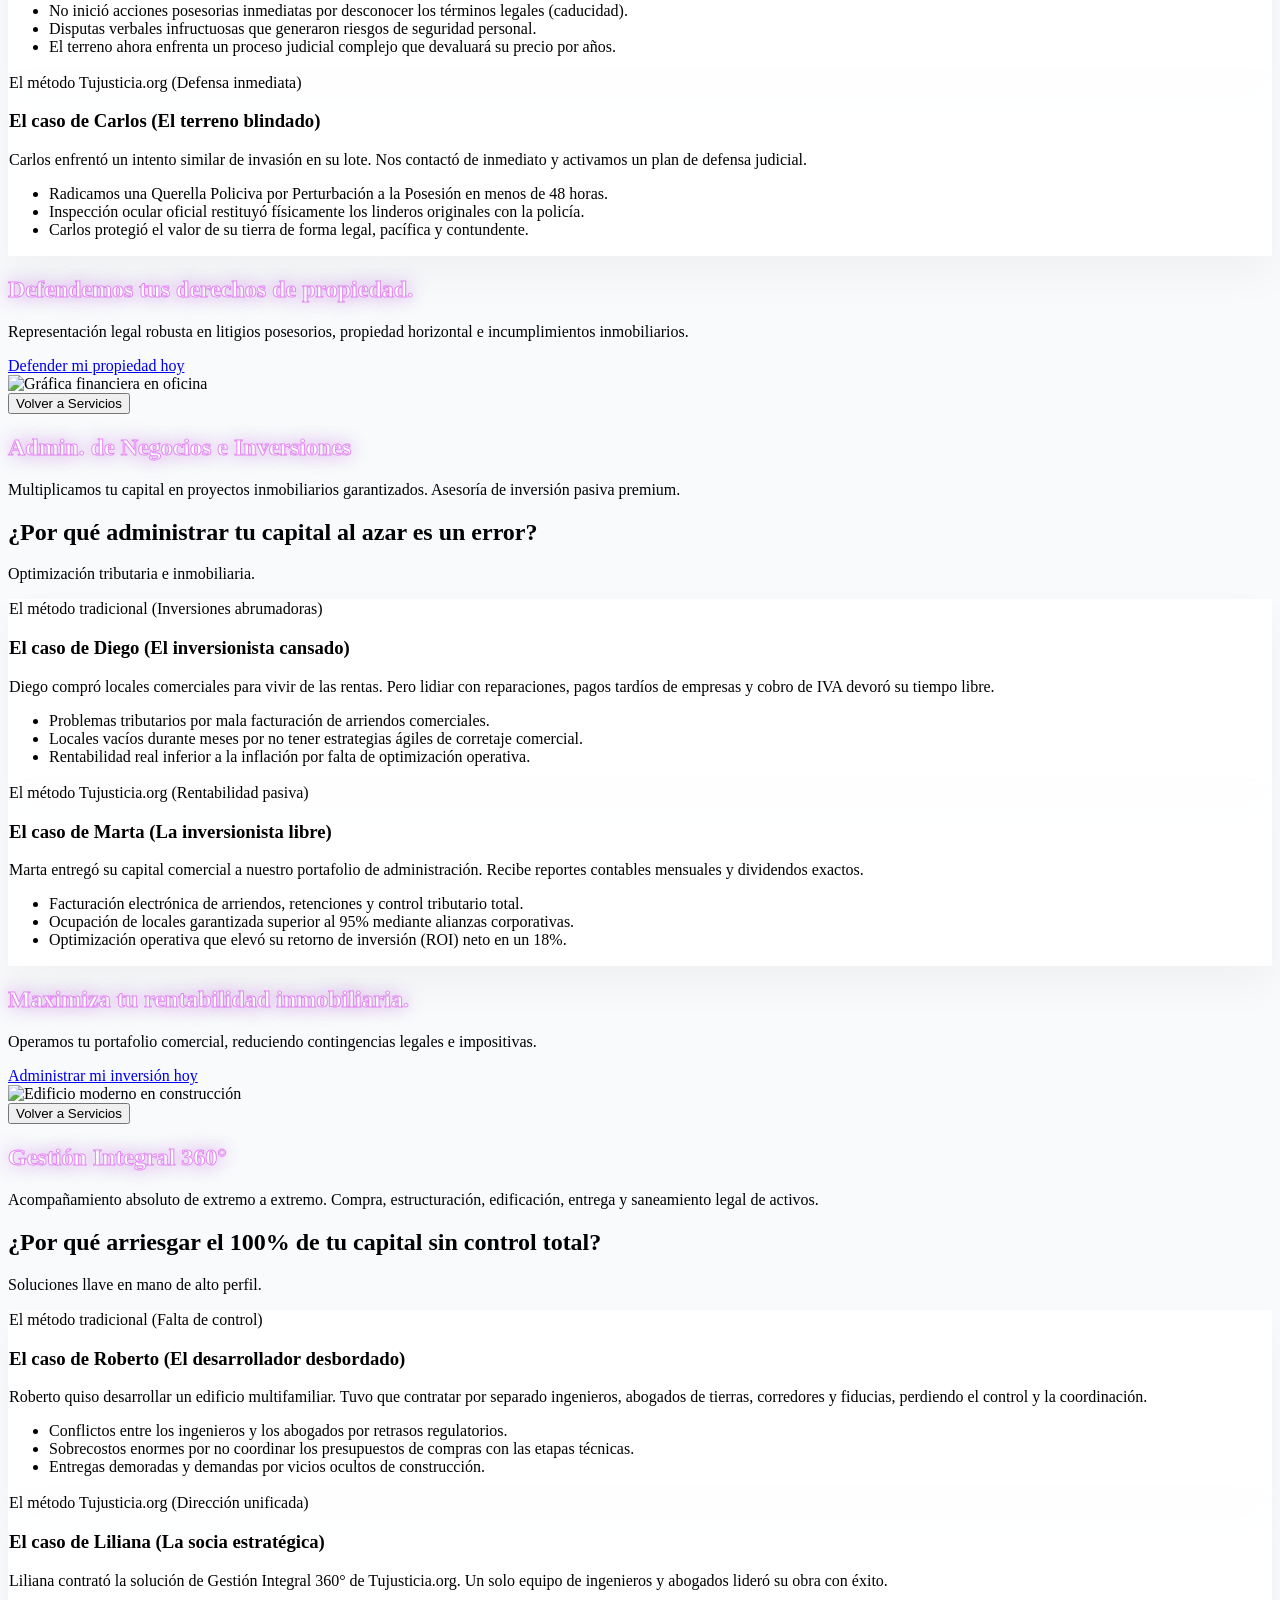
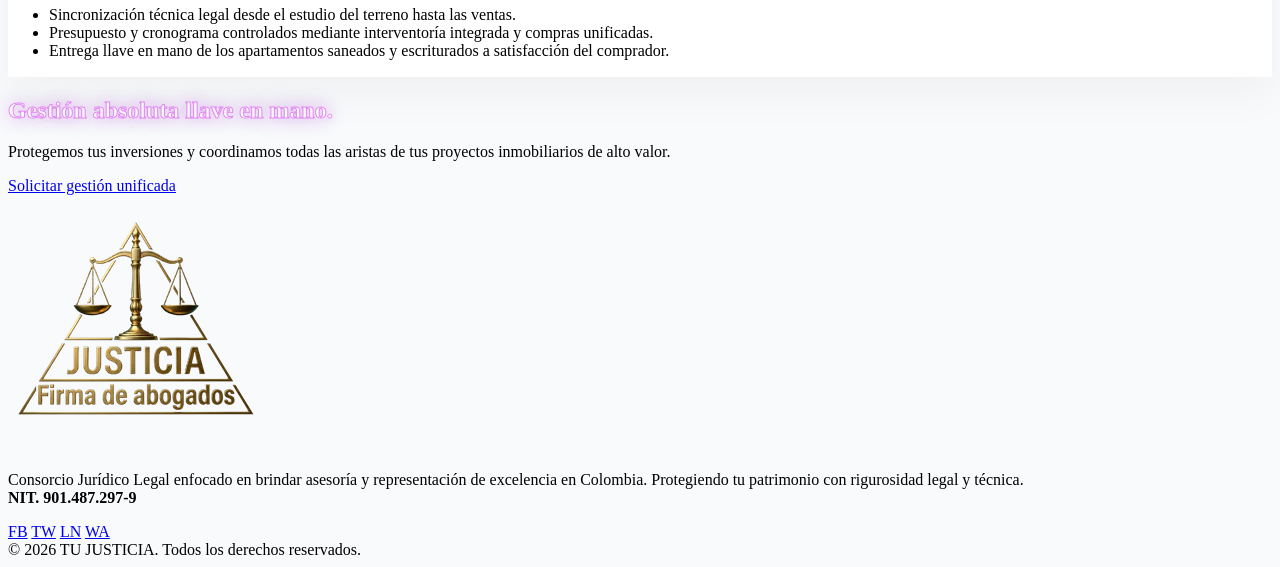
==== commit 43b087d9: "Fix case images and text contrast on Krasnov page, rebuild real estate landing page with interactive" ====
--- a/administracion-inmuebles.html
+++ b/administracion-inmuebles.html
@@ -1,125 +1,1276 @@
 <!DOCTYPE html>
 <html lang="es">
 <head>
-  <meta charset="UTF-8">
-  <meta name="viewport" content="width=device-width, initial-scale=1.0">
-  <meta name="description" content="Administración de Inmuebles - Tu Justicia. Asesoría legal experta en arrendamientos, cobro prejurídico y contratos inmobiliarios en Colombia.">
-  <title>Administración de Inmuebles - Tu Justicia</title>
-  <link rel="stylesheet" href="css/styles.css">
+    <meta charset="UTF-8">
+    <meta name="viewport" content="width=device-width, initial-scale=1.0">
+    <title>Servicios Inmobiliarios y Construcción Premium - Tu Justicia</title>
+    
+    <!-- Tailwind CSS Configurado -->
+    <script src="https://cdn.tailwindcss.com"></script>
+    <script>
+        tailwind.config = {
+            theme: {
+                extend: {
+                    colors: {
+                        brand: {
+                            dark: '#0B0A1A',     // Azul medianoche muy oscuro
+                            purple: '#6B21A8',   // Púrpura elegante
+                            fuchsia: '#D946EF',  // Fucsia vibrante
+                            light: '#F8FAFC',    // Gris súper claro para fondos
+                            gold: '#C5A85C'      // Dorado de marca
+                        }
+                    },
+                    fontFamily: {
+                        sans: ['Outfit', 'sans-serif'], // Fuente más moderna y redondeada
+                    },
+                    animation: {
+                        'gradient-x': 'gradient-x 3s ease infinite',
+                        'float': 'float 6s ease-in-out infinite',
+                    },
+                    keyframes: {
+                        'gradient-x': {
+                            '0%, 100%': {
+                                'background-size': '200% 200%',
+                                'background-position': 'left center'
+                            },
+                            '50%': {
+                                'background-size': '200% 200%',
+                                'background-position': 'right center'
+                            },
+                        },
+                        'float': {
+                            '0%, 100%': { transform: 'translateY(0)' },
+                            '50%': { transform: 'translateY(-10px)' },
+                        }
+                    }
+                }
+            }
+        }
+    </script>
+    
+    <!-- Google Fonts -->
+    <link href="https://fonts.googleapis.com/css2?family=Outfit:wght@300;400;600;700;900&display=swap" rel="stylesheet">
+    
+    <!-- Iconos -->
+    <script src="https://unpkg.com/lucide@latest"></script>
+
+    <style>
+        body {
+            background-color: #F8FAFC;
+        }
+
+        /* Ocultar barra de desplazamiento interna */
+        ::-webkit-scrollbar {
+            width: 0px;
+            background: transparent;
+        }
+        html {
+            -ms-overflow-style: none;
+            scrollbar-width: none;
+        }
+        
+        /* Glassmorphism premium */
+        .glass-card {
+            background: rgba(255, 255, 255, 0.9);
+            backdrop-filter: blur(10px);
+            border: 1px solid rgba(255, 255, 255, 0.5);
+            box-shadow: 0 20px 40px rgba(0, 0, 0, 0.04);
+            transition: all 0.4s cubic-bezier(0.4, 0, 0.2, 1);
+            cursor: pointer;
+        }
+        
+        .glass-card:hover {
+            transform: translateY(-8px);
+            box-shadow: 0 30px 60px rgba(217, 70, 239, 0.15);
+            border-color: rgba(217, 70, 239, 0.3);
+        }
+
+        /* Gradiente de texto */
+        .text-gradient {
+            background-clip: text;
+            -webkit-background-clip: text;
+            -webkit-text-fill-color: transparent;
+            background-image: linear-gradient(to right, #D946EF, #6B21A8);
+        }
+
+        /* Líneas neón sutiles para texto en fondo oscuro */
+        .text-neon-lines {
+            color: rgba(255, 255, 255, 0.9);
+            -webkit-text-stroke: 1px rgba(217, 70, 239, 0.6); 
+            text-shadow: 0 0 15px rgba(217, 70, 239, 0.4), 0 0 25px rgba(107, 33, 168, 0.3);
+        }
+        
+        /* Botón hamburguesa */
+        .hamburger-span {
+            display: block;
+            width: 24px;
+            height: 2px;
+            background-color: #C5A85C;
+            transition: all 0.3s ease;
+        }
+        .hamburger-active .span-1 {
+            transform: translateY(7px) rotate(45deg);
+        }
+        .hamburger-active .span-2 {
+            opacity: 0;
+        }
+        .hamburger-active .span-3 {
+            transform: translateY(-7px) rotate(-45deg);
+        }
+    </style>
 </head>
-<body>
-
-  <div class="app-container">
-    <div class="sidebar-overlay" id="sidebar-overlay"></div>
-
-    <!-- NAVBAR SUPERIOR -->
-    <header class="navbar">
-      <div class="nav-left">
-        <button class="hamburger-btn" id="hamburger-btn" aria-label="Abrir menú de navegación">
-          <span></span>
-          <span></span>
-          <span></span>
-        </button>
-        <div class="nav-logo">
-          <img src="assets/logo_escudo.png" alt="Escudo Tu Justicia">
-          <span class="nav-brand">TU <span>JUSTICIA</span></span>
+<body class="antialiased overflow-x-hidden selection:bg-brand-fuchsia selection:text-white">
+
+    <!-- HEADER / NAVBAR UNIFICADA -->
+    <header class="fixed top-0 left-0 w-full h-[70px] bg-brand-dark border-b border-brand-gold/20 flex items-center justify-between px-6 z-50">
+        <div class="flex items-center gap-4">
+            <button id="hamburger-btn" class="flex flex-col gap-1.5 focus:outline-none md:hidden" aria-label="Abrir menú">
+                <span class="hamburger-span span-1"></span>
+                <span class="hamburger-span span-2"></span>
+                <span class="hamburger-span span-3"></span>
+            </button>
+            <div class="flex items-center gap-2.5">
+                <img src="assets/logo_escudo.png" alt="Escudo Tu Justicia" class="h-[50px] w-auto object-contain">
+                <span class="font-sans text-xl font-bold tracking-wider text-white">TU <span class="text-brand-gold">JUSTICIA</span></span>
+            </div>
         </div>
-      </div>
-      <nav class="nav-links">
-        <a href="index.html" class="nav-item">INICIO</a>
-        <a href="blog.html" class="nav-item">BLOG</a>
-        <a href="quienes-somos.html" class="nav-item">QUIENES SOMOS Y QUÉ HACEMOS</a>
-        <a href="contacto.html" class="nav-item">CONTÁCTENOS</a>
-      </nav>
+        <nav class="hidden md:flex items-center gap-8">
+            <a href="index.html" class="text-sm font-bold text-white hover:text-brand-gold transition-colors">INICIO</a>
+            <a href="blog.html" class="text-sm font-bold text-white hover:text-brand-gold transition-colors">BLOG</a>
+            <a href="quienes-somos.html" class="text-sm font-bold text-white hover:text-brand-gold transition-colors">QUIENES SOMOS Y QUÉ HACEMOS</a>
+            <a href="contacto.html" class="text-sm font-bold text-white hover:text-brand-gold transition-colors">CONTÁCTENOS</a>
+        </nav>
     </header>
 
-    <!-- MENÚ LATERAL -->
-    <aside class="sidebar" id="sidebar">
-      <div>
-        <!-- Enlaces de Navegación Principal (Visibles solo en móvil) -->
-        <div class="sidebar-top-nav">
-          <h2 class="sidebar-title">Navegación</h2>
-          <ul class="sidebar-menu" style="margin-bottom: 20px;">
-            <li class="sidebar-item"><a href="index.html">Inicio</a></li>
-            <li class="sidebar-item"><a href="blog.html">Blog</a></li>
-            <li class="sidebar-item"><a href="quienes-somos.html">Quiénes Somos y Qué Hacemos</a></li>
-            <li class="sidebar-item"><a href="contacto.html">Contáctenos</a></li>
-          </ul>
+    <!-- MENÚ LATERAL MÓVIL SIDEBAR -->
+    <div id="sidebar-overlay" class="fixed inset-0 bg-black/60 z-40 hidden transition-opacity duration-300"></div>
+    <aside id="sidebar" class="fixed top-[70px] left-0 h-[calc(100vh-70px)] w-[280px] bg-brand-dark border-r border-brand-gold/20 z-40 transform -translate-x-full transition-transform duration-300 overflow-y-auto p-6 flex flex-col justify-between">
+        <div>
+            <div class="mb-8">
+                <h2 class="text-sm font-bold tracking-widest text-brand-gold uppercase mb-4">Navegación</h2>
+                <ul class="space-y-3">
+                    <li><a href="index.html" class="text-gray-300 hover:text-white transition-colors block py-1 font-medium">Inicio</a></li>
+                    <li><a href="blog.html" class="text-gray-300 hover:text-white transition-colors block py-1 font-medium">Blog</a></li>
+                    <li><a href="quienes-somos.html" class="text-gray-300 hover:text-white transition-colors block py-1 font-medium">Quiénes Somos y Qué Hacemos</a></li>
+                    <li><a href="contacto.html" class="text-gray-300 hover:text-white transition-colors block py-1 font-medium">Contáctenos</a></li>
+                </ul>
+            </div>
+            <div>
+                <h2 class="text-sm font-bold tracking-widest text-brand-gold uppercase mb-4">Servicios y Artículos</h2>
+                <ul class="space-y-3">
+                    <li><a href="administracion-inmuebles.html" class="text-white font-bold transition-colors block py-1">Administración de Inmuebles</a></li>
+                    <li><a href="blogs-articulos.html" class="text-gray-300 hover:text-white transition-colors block py-1 font-medium">Blogs y Artículos</a></li>
+                    <li><a href="caso-mikhail-krasnov.html" class="text-gray-300 hover:text-white transition-colors block py-1 font-medium">Caso Mikhail Krasnov</a></li>
+                    <li><a href="derecho-administrativo.html" class="text-gray-300 hover:text-white transition-colors block py-1 font-medium">Derecho Administrativo</a></li>
+                    <li><a href="derecho-comercial.html" class="text-gray-300 hover:text-white transition-colors block py-1 font-medium">Derecho Comercial</a></li>
+                </ul>
+            </div>
         </div>
-        
-        <h2 class="sidebar-title">Servicios y Artículos</h2>
-        <ul class="sidebar-menu">
-          <li class="sidebar-item active"><a href="administracion-inmuebles.html">Administración de Inmuebles</a></li>
-          <li class="sidebar-item"><a href="blogs-articulos.html">Blogs y Articulos</a></li>
-          <li class="sidebar-item"><a href="caso-mikhail-krasnov.html">Caso Mikhail Krasnov</a></li>
-          <li class="sidebar-item"><a href="derecho-administrativo.html">Derecho Administrativo</a></li>
-          <li class="sidebar-item"><a href="derecho-comercial.html">Derecho Comercial</a></li>
-        </ul>
-      </div>
-      <div class="sidebar-footer">
-        <p>Tu Justicia &copy; 2026</p>
-        <p style="font-size: 0.65rem; color: var(--accent-gold); margin-top: 5px;">NIT. 901.487.297-9</p>
-      </div>
+        <div class="pt-6 border-t border-brand-gold/10 text-xs text-gray-500">
+            <p>Tu Justicia &copy; 2026</p>
+            <p class="text-brand-gold mt-1">NIT. 901.487.297-9</p>
+        </div>
     </aside>
 
-    <!-- CONTENIDO PRINCIPAL -->
-    <main>
-      <!-- Cabecera de Página (Fondo Azul) -->
-      <header class="page-header section-blue">
-        <h1 class="page-title">Administración <span>de Inmuebles</span></h1>
-        <div class="page-breadcrumb">
-          <a href="index.html">Inicio</a> &gt; <span>Administración de Inmuebles</span>
+    <!-- CONTAINER PRINCIPAL PARA LAS VISTAS DINÁMICAS -->
+    <main class="pt-[70px] min-h-screen flex flex-col">
+
+        <!-- ==================== VISTA 1: MAIN LIST (PRIMERA PARTE) ==================== -->
+        <div id="view-main" class="view-panel transition-all duration-300 flex flex-col flex-grow">
+            <!-- Hero Section -->
+            <section class="relative pt-32 pb-20 md:pt-48 md:pb-32 flex items-center justify-center overflow-hidden bg-brand-dark">
+                <!-- Fondo con superposición de gradiente y desenfoque -->
+                <div class="absolute inset-0 z-0">
+                    <img src="https://images.unsplash.com/photo-1541888081622-15cb3ac3d484?q=80&w=2070&auto=format&fit=crop" alt="Construcción" class="w-full h-full object-cover opacity-40" />
+                    <div class="absolute inset-0 bg-gradient-to-b from-brand-dark/80 via-brand-dark/90 to-brand-dark"></div>
+                    
+                    <!-- Orbes de luz neuromarketing -->
+                    <div class="absolute top-1/4 left-1/4 w-96 h-96 bg-brand-purple/40 rounded-full mix-blend-screen filter blur-[100px] animate-pulse"></div>
+                    <div class="absolute bottom-1/4 right-1/4 w-[500px] h-[500px] bg-brand-fuchsia/30 rounded-full mix-blend-screen filter blur-[120px] animate-pulse" style="animation-delay: 2s;"></div>
+                </div>
+                
+                <div class="relative z-10 max-w-5xl mx-auto px-6 text-center">
+                    <span class="inline-block py-1 px-4 rounded-full bg-white/10 text-brand-fuchsia border border-brand-fuchsia/30 text-sm font-bold tracking-widest uppercase mb-6 backdrop-blur-sm animate-float">
+                        Seguridad & Rentabilidad
+                    </span>
+                    <h1 class="text-5xl md:text-7xl font-black mb-8 leading-[1.1] tracking-tight text-neon-lines">
+                        Transformamos tu patrimonio en <br class="hidden md:block"/>
+                        <span class="text-gradient animate-gradient-x" style="-webkit-text-stroke: 0;">Tranquilidad Absoluta</span>
+                    </h1>
+                    <p class="text-xl md:text-2xl text-gray-300 mb-10 max-w-3xl mx-auto font-light leading-relaxed">
+                        Administramos tus inmuebles y proyectos de construcción con respaldo legal, técnico y financiero. <strong class="text-white font-semibold">Tú inviertes, nosotros nos encargamos de todo.</strong>
+                    </p>
+                    
+                    <button onclick="scrollToServices()" class="group relative px-8 py-4 bg-gradient-to-r from-brand-fuchsia to-brand-purple text-white font-bold text-lg rounded-full overflow-hidden shadow-[0_0_40px_rgba(217,70,239,0.4)] hover:shadow-[0_0_60px_rgba(217,70,239,0.6)] transition-all duration-300 transform hover:scale-105">
+                        <div class="absolute inset-0 bg-white/20 group-hover:translate-x-full transition-transform duration-500 ease-out -skew-x-12 -translate-x-full"></div>
+                        <span class="relative flex items-center justify-center gap-2">
+                            Descubre cómo lo hacemos <i data-lucide="arrow-right" class="w-5 h-5 group-hover:translate-x-1 transition-transform"></i>
+                        </span>
+                    </button>
+                </div>
+                
+                <!-- Flecha de scroll -->
+                <div class="absolute bottom-10 left-1/2 -translate-x-1/2 text-white/50 animate-bounce cursor-pointer" onclick="scrollToServices()">
+                    <i data-lucide="chevron-down" class="w-8 h-8"></i>
+                </div>
+            </section>
+
+            <!-- Servicios Section -->
+            <section id="services-grid" class="relative max-w-7xl mx-auto px-4 py-24 z-20 -mt-10">
+                <div class="text-center mb-20">
+                    <h2 class="text-4xl md:text-5xl font-black text-gray-900 mb-4">Nuestros Servicios Estratégicos</h2>
+                    <p class="text-lg text-gray-500 max-w-2xl mx-auto">Selecciona uno de nuestros servicios para ver los detalles, análisis comparativos de riesgos y alcances legales de nuestra solución.</p>
+                </div>
+
+                <div class="grid grid-cols-1 md:grid-cols-2 lg:grid-cols-3 gap-8">
+                    <!-- Card 1: Administración Integral de Inmuebles -->
+                    <div onclick="switchView('view-inmuebles')" class="glass-card rounded-3xl p-8 relative overflow-hidden group">
+                        <div class="absolute top-0 left-0 w-full h-1 bg-gradient-to-r from-brand-fuchsia to-brand-purple transform origin-left scale-x-0 group-hover:scale-x-100 transition-transform duration-500"></div>
+                        <div class="w-14 h-14 rounded-2xl bg-brand-fuchsia/10 flex items-center justify-center mb-6 text-brand-fuchsia group-hover:scale-110 transition-transform duration-300">
+                            <i data-lucide="building-2" class="w-7 h-7"></i>
+                        </div>
+                        <h3 class="text-2xl font-bold text-gray-900 mb-4 leading-tight">Administración Integral <br> <span class="text-brand-purple">de Inmuebles</span></h3>
+                        <p class="text-gray-600 mb-8 text-sm leading-relaxed">
+                            Gestionamos tus propiedades como si fueran nuestras. Garantizamos la valorización de tu inmueble, ingresos seguros y cero preocupaciones legales.
+                        </p>
+                        <div class="text-brand-fuchsia font-bold text-sm flex items-center gap-1 group-hover:translate-x-2 transition-transform duration-300">
+                            Ver detalles del servicio <i data-lucide="chevron-right" class="w-4 h-4"></i>
+                        </div>
+                    </div>
+
+                    <!-- Card 2: Dirección y Supervisión de Obras Civiles -->
+                    <div onclick="switchView('view-obras')" class="glass-card rounded-3xl p-8 relative overflow-hidden group">
+                        <div class="absolute top-0 left-0 w-full h-1 bg-gradient-to-r from-brand-fuchsia to-brand-purple transform origin-left scale-x-0 group-hover:scale-x-100 transition-transform duration-500"></div>
+                        <div class="w-14 h-14 rounded-2xl bg-brand-purple/10 flex items-center justify-center mb-6 text-brand-purple group-hover:scale-110 transition-transform duration-300">
+                            <i data-lucide="hard-hat" class="w-7 h-7"></i>
+                        </div>
+                        <h3 class="text-2xl font-bold text-gray-900 mb-4 leading-tight">Dirección y Supervisión <br> <span class="text-brand-purple">de Obras Civiles</span></h3>
+                        <p class="text-gray-600 mb-8 text-sm leading-relaxed">
+                            Un equipo técnico y jurídico que supervisa cada etapa. Tú te enfocas en el negocio, nosotros en que la calidad y el presupuesto se cumplan.
+                        </p>
+                        <div class="text-brand-fuchsia font-bold text-sm flex items-center gap-1 group-hover:translate-x-2 transition-transform duration-300">
+                            Ver detalles del servicio <i data-lucide="chevron-right" class="w-4 h-4"></i>
+                        </div>
+                    </div>
+
+                    <!-- Card 3: Gestión de Proyectos de Vivienda -->
+                    <div onclick="switchView('view-vivienda')" class="glass-card rounded-3xl p-8 relative overflow-hidden group">
+                        <div class="absolute top-0 left-0 w-full h-1 bg-gradient-to-r from-brand-fuchsia to-brand-purple transform origin-left scale-x-0 group-hover:scale-x-100 transition-transform duration-500"></div>
+                        <div class="w-14 h-14 rounded-2xl bg-indigo-100 flex items-center justify-center mb-6 text-indigo-600 group-hover:scale-110 transition-transform duration-300">
+                            <i data-lucide="home" class="w-7 h-7"></i>
+                        </div>
+                        <h3 class="text-2xl font-bold text-gray-900 mb-4 leading-tight">Gestión de Proyectos <br> <span class="text-brand-purple">de Vivienda</span></h3>
+                        <p class="text-gray-600 mb-8 text-sm leading-relaxed">
+                            Transformamos tu idea en un proyecto inmobiliario rentable, asegurando que tu inversión cumpla con toda la normatividad colombiana.
+                        </p>
+                        <div class="text-brand-fuchsia font-bold text-sm flex items-center gap-1 group-hover:translate-x-2 transition-transform duration-300">
+                            Ver detalles del servicio <i data-lucide="chevron-right" class="w-4 h-4"></i>
+                        </div>
+                    </div>
+
+                    <!-- Card 4: Representación Legal en Propiedad -->
+                    <div onclick="switchView('view-representacion')" class="glass-card rounded-3xl p-8 relative overflow-hidden group">
+                        <div class="absolute top-0 left-0 w-full h-1 bg-gradient-to-r from-brand-fuchsia to-brand-purple transform origin-left scale-x-0 group-hover:scale-x-100 transition-transform duration-500"></div>
+                        <div class="w-14 h-14 rounded-2xl bg-orange-100 flex items-center justify-center mb-6 text-orange-600 group-hover:scale-110 transition-transform duration-300">
+                            <i data-lucide="scale" class="w-7 h-7"></i>
+                        </div>
+                        <h3 class="text-2xl font-bold text-gray-900 mb-4 leading-tight">Representación Legal en <br> <span class="text-brand-purple">Propiedad</span></h3>
+                        <p class="text-gray-600 mb-8 text-sm leading-relaxed">
+                            Protegemos tus derechos de forma implacable. Te representamos en procesos judiciales, extrajudiciales, compraventas y propiedad horizontal.
+                        </p>
+                        <div class="text-brand-fuchsia font-bold text-sm flex items-center gap-1 group-hover:translate-x-2 transition-transform duration-300">
+                            Ver detalles del servicio <i data-lucide="chevron-right" class="w-4 h-4"></i>
+                        </div>
+                    </div>
+
+                    <!-- Card 5: Admin de Negocios e Inversiones -->
+                    <div onclick="switchView('view-negocios')" class="glass-card rounded-3xl p-8 relative overflow-hidden group">
+                        <div class="absolute top-0 left-0 w-full h-1 bg-gradient-to-r from-brand-fuchsia to-brand-purple transform origin-left scale-x-0 group-hover:scale-x-100 transition-transform duration-500"></div>
+                        <div class="w-14 h-14 rounded-2xl bg-teal-100 flex items-center justify-center mb-6 text-teal-600 group-hover:scale-110 transition-transform duration-300">
+                            <i data-lucide="trending-up" class="w-7 h-7"></i>
+                        </div>
+                        <h3 class="text-2xl font-bold text-gray-900 mb-4 leading-tight">Admin. de Negocios e <br> <span class="text-brand-purple">Inversiones</span></h3>
+                        <p class="text-gray-600 mb-8 text-sm leading-relaxed">
+                            Si tienes capital, nosotros generamos la rentabilidad. Optimizamos ingresos y reducimos riesgos sin que te involucres en la operación diaria.
+                        </p>
+                        <div class="text-brand-fuchsia font-bold text-sm flex items-center gap-1 group-hover:translate-x-2 transition-transform duration-300">
+                            Ver detalles del servicio <i data-lucide="chevron-right" class="w-4 h-4"></i>
+                        </div>
+                    </div>
+
+                    <!-- Card 6: Gestión Integral 360° -->
+                    <div onclick="switchView('view-gestion360')" class="glass-card rounded-3xl p-8 relative overflow-hidden group border-brand-purple/20 bg-gradient-to-br from-white to-brand-fuchsia/5 shadow-xl md:col-span-2 lg:col-span-1">
+                        <div class="absolute top-0 left-0 w-full h-1 bg-gradient-to-r from-brand-fuchsia to-brand-purple transform origin-left scale-x-0 group-hover:scale-x-100 transition-transform duration-500"></div>
+                        <div class="w-14 h-14 rounded-2xl bg-gradient-to-br from-brand-fuchsia to-brand-purple flex items-center justify-center mb-6 text-white shadow-lg group-hover:scale-110 transition-transform duration-300 animate-pulse">
+                            <i data-lucide="gem" class="w-7 h-7"></i>
+                        </div>
+                        <h3 class="text-2xl font-bold text-gray-900 mb-4 leading-tight text-gradient">Gestión Integral 360°</h3>
+                        <p class="text-gray-600 mb-8 text-sm leading-relaxed font-medium">
+                            Tu aliado estratégico absoluto. Desde la compra del terreno hasta la venta final. Tú decides tu nivel de participación; nosotros garantizamos el éxito rentable.
+                        </p>
+                        <div class="text-brand-fuchsia font-bold text-sm flex items-center gap-1 group-hover:translate-x-2 transition-transform duration-300">
+                            Ver detalles del servicio <i data-lucide="chevron-right" class="w-4 h-4"></i>
+                        </div>
+                    </div>
+                </div>
+            </section>
+
+            <!-- Separador Visual Dinámico con Imagen -->
+            <section class="max-w-7xl mx-auto px-4 py-8 w-full">
+                <div class="relative w-full h-[400px] rounded-[3rem] overflow-hidden shadow-2xl">
+                    <img src="https://images.unsplash.com/photo-1573164713988-8665fc963095?q=80&w=2069&auto=format&fit=crop" alt="Equipo de trabajo en oficina" class="w-full h-full object-cover transform hover:scale-105 transition-transform duration-1000" />
+                    <div class="absolute inset-0 bg-gradient-to-t from-brand-dark/90 via-brand-dark/20 to-transparent"></div>
+                    <div class="absolute bottom-10 left-10 right-10 flex flex-col md:flex-row items-end justify-between">
+                        <div>
+                            <h3 class="text-3xl font-black mb-2 text-neon-lines">Un equipo experto a tu disposición</h3>
+                            <p class="text-gray-300 font-light">Profesionalismo, transparencia y resultados contundentes.</p>
+                        </div>
+                        <button onclick="scrollToServices()" class="mt-4 md:mt-0 px-6 py-3 bg-white text-brand-dark font-bold rounded-full hover:bg-gray-100 transition-colors shadow-[0_0_20px_rgba(255,255,255,0.3)]">
+                            Explorar Servicios
+                        </button>
+                    </div>
+                </div>
+            </section>
+
+            <!-- Testimonial Section -->
+            <section class="max-w-7xl mx-auto px-4 py-24">
+                <div class="text-center mb-16">
+                    <span class="text-brand-fuchsia font-bold tracking-widest uppercase text-sm">Validación Real</span>
+                    <h2 class="text-4xl md:text-5xl font-black text-gray-900 mt-2">La voz de quienes confían</h2>
+                    <p class="text-lg text-gray-500 max-w-2xl mx-auto mt-4">Conoce las historias de éxito de quienes ya delegaron su tranquilidad en nuestras manos.</p>
+                </div>
+
+                <div class="grid grid-cols-1 md:grid-cols-3 gap-8">
+                    <!-- Testimonio 1 -->
+                    <div class="glass-card rounded-[2rem] p-8 relative flex flex-col h-full group">
+                        <div class="absolute -top-6 -right-2 text-brand-purple/10 group-hover:scale-110 transition-transform duration-300">
+                            <svg width="100" height="100" viewBox="0 0 24 24" fill="currentColor" xmlns="http://www.w3.org/2000/svg">
+                                <path d="M14 11H18.5C18.5 13.4853 16.4853 15.5 14 15.5V18.5C18.1421 18.5 21.5 15.1421 21.5 11V6H14V11ZM3 11H7.5C7.5 13.4853 5.48528 15.5 3 15.5V18.5C7.14214 18.5 10.5 15.1421 10.5 11V6H3V11Z" />
+                            </svg>
+                        </div>
+                        <div class="flex gap-1 mb-6 text-yellow-400 relative z-10">
+                            <i data-lucide="star" class="w-5 h-5 fill-current"></i>
+                            <i data-lucide="star" class="w-5 h-5 fill-current"></i>
+                            <i data-lucide="star" class="w-5 h-5 fill-current"></i>
+                            <i data-lucide="star" class="w-5 h-5 fill-current"></i>
+                            <i data-lucide="star" class="w-5 h-5 fill-current"></i>
+                        </div>
+                        <p class="text-gray-700 text-lg font-light leading-relaxed mb-8 flex-grow relative z-10">
+                            "Estábamos a punto de perder una gran inversión por un problema con la constructora, pero la intervención del equipo de <strong class="font-bold text-brand-purple">tujusticia.org</strong> fue impecable. Nos devolvieron la tranquilidad, el capital y defendieron nuestros derechos hasta el final."
+                        </p>
+                        <div class="flex items-center gap-4 relative z-10 border-t border-gray-200 pt-6 mt-auto">
+                            <div class="w-14 h-14 rounded-full overflow-hidden border-2 border-brand-fuchsia">
+                                <img src="https://images.unsplash.com/photo-1573496359142-b8d87734a5a2?q=80&w=200&auto=format&fit=crop" alt="Cliente" class="w-full h-full object-cover" />
+                            </div>
+                            <div>
+                                <h4 class="font-bold text-gray-900">María Fernanda López</h4>
+                                <p class="text-sm text-gray-500">Inversionista Inmobiliaria</p>
+                            </div>
+                        </div>
+                    </div>
+
+                    <!-- Testimonio 2 -->
+                    <div class="glass-card rounded-[2rem] p-8 relative flex flex-col h-full group bg-gradient-to-br from-white to-brand-fuchsia/5 border-brand-purple/20 shadow-xl transform md:-translate-y-4">
+                        <div class="absolute -top-6 -right-2 text-brand-fuchsia/10 group-hover:scale-110 transition-transform duration-300">
+                            <svg width="100" height="100" viewBox="0 0 24 24" fill="currentColor" xmlns="http://www.w3.org/2000/svg">
+                                <path d="M14 11H18.5C18.5 13.4853 16.4853 15.5 14 15.5V18.5C18.1421 18.5 21.5 15.1421 21.5 11V6H14V11ZM3 11H7.5C7.5 13.4853 5.48528 15.5 3 15.5V18.5C7.14214 18.5 10.5 15.1421 10.5 11V6H3V11Z" />
+                            </svg>
+                        </div>
+                        <div class="flex gap-1 mb-6 text-yellow-400 relative z-10">
+                            <i data-lucide="star" class="w-5 h-5 fill-current"></i>
+                            <i data-lucide="star" class="w-5 h-5 fill-current"></i>
+                            <i data-lucide="star" class="w-5 h-5 fill-current"></i>
+                            <i data-lucide="star" class="w-5 h-5 fill-current"></i>
+                            <i data-lucide="star" class="w-5 h-5 fill-current"></i>
+                        </div>
+                        <p class="text-gray-700 text-lg font-light leading-relaxed mb-8 flex-grow relative z-10">
+                            "El nivel de profesionalismo de <strong class="font-bold text-brand-purple">tujusticia.org</strong> es de otro planeta. No solo administran nuestras propiedades de manera óptima, sino que nos mantienen informados de cada detalle con total transparencia."
+                        </p>
+                        <div class="flex items-center gap-4 relative z-10 border-t border-brand-purple/10 pt-6 mt-auto">
+                            <div class="w-14 h-14 rounded-full overflow-hidden border-2 border-brand-fuchsia">
+                                <img src="https://images.unsplash.com/photo-1560250097-0b93528c311a?q=80&w=200&auto=format&fit=crop" alt="Cliente" class="w-full h-full object-cover" />
+                            </div>
+                            <div>
+                                <h4 class="font-bold text-gray-900">Carlos Restrepo</h4>
+                                <p class="text-sm text-brand-purple font-medium">Propietario y Empresario</p>
+                            </div>
+                        </div>
+                    </div>
+
+                    <!-- Testimonio 3 -->
+                    <div class="glass-card rounded-[2rem] p-8 relative flex flex-col h-full group">
+                        <div class="absolute -top-6 -right-2 text-brand-purple/10 group-hover:scale-110 transition-transform duration-300">
+                            <svg width="100" height="100" viewBox="0 0 24 24" fill="currentColor" xmlns="http://www.w3.org/2000/svg">
+                                <path d="M14 11H18.5C18.5 13.4853 16.4853 15.5 14 15.5V18.5C18.1421 18.5 21.5 15.1421 21.5 11V6H14V11ZM3 11H7.5C7.5 13.4853 5.48528 15.5 3 15.5V18.5C7.14214 18.5 10.5 15.1421 10.5 11V6H3V11Z" />
+                            </svg>
+                        </div>
+                        <div class="flex gap-1 mb-6 text-yellow-400 relative z-10">
+                            <i data-lucide="star" class="w-5 h-5 fill-current"></i>
+                            <i data-lucide="star" class="w-5 h-5 fill-current"></i>
+                            <i data-lucide="star" class="w-5 h-5 fill-current"></i>
+                            <i data-lucide="star" class="w-5 h-5 fill-current"></i>
+                            <i data-lucide="star" class="w-5 h-5 fill-current"></i>
+                        </div>
+                        <p class="text-gray-700 text-lg font-light leading-relaxed mb-8 flex-grow relative z-10">
+                            "Delegar la dirección y supervisión de nuestra obra a <strong class="font-bold text-brand-purple">tujusticia.org</strong> fue la mejor decisión. Manejaron todos los permisos y contratistas con una agilidad impresionante."
+                        </p>
+                        <div class="flex items-center gap-4 relative z-10 border-t border-gray-200 pt-6 mt-auto">
+                            <div class="w-14 h-14 rounded-full overflow-hidden border-2 border-brand-fuchsia">
+                                <img src="https://images.unsplash.com/photo-1580489944761-15a19d654956?q=80&w=200&auto=format&fit=crop" alt="Cliente" class="w-full h-full object-cover" />
+                            </div>
+                            <div>
+                                <h4 class="font-bold text-gray-900">Andrea y Felipe V.</h4>
+                                <p class="text-sm text-gray-500">Desarrolladores de Vivienda</p>
+                            </div>
+                        </div>
+                    </div>
+                </div>
+            </section>
+
+            <!-- Final Call to Action -->
+            <section class="max-w-5xl mx-auto px-4 py-16 mb-16 w-full">
+                <div class="bg-gradient-to-br from-brand-dark to-brand-purple rounded-[3rem] p-12 text-center shadow-2xl relative overflow-hidden">
+                    <div class="absolute inset-0 bg-[url('https://www.transparenttextures.com/patterns/cubes.png')] opacity-10"></div>
+                    <h2 class="relative z-10 text-3xl md:text-4xl font-black mb-6 text-neon-lines">El momento de asegurar tu patrimonio es ahora</h2>
+                    <p class="relative z-10 text-gray-300 mb-8 max-w-2xl mx-auto text-lg">No dejes la rentabilidad de tus proyectos al azar. Delega en expertos y recupera tu tiempo.</p>
+                    <a href="https://wa.me/573144414870?text=Hola%20Jessica%20Lorena.%20Estoy%20interesado%20en%20una%20Asesor%C3%ADa%20y%20Representaci%C3%B3n%20Jur%C3%ADdica%20sobre%20Protecci%C3%B3n%20de%20mi%20Patrimonio.%0A%0APor%20favor%20dame%20m%C3%A1s%20informaci%C3%B3n.%20Vengo%20de%20tujusticia.org" target="_blank" rel="noopener noreferrer" class="relative z-10 px-10 py-4 bg-white text-brand-dark font-black text-lg rounded-full overflow-hidden shadow-[0_0_40px_rgba(255,255,255,0.3)] hover:shadow-[0_0_60px_rgba(255,255,255,0.5)] transition-all transform hover:scale-105 group inline-block">
+                        <span class="group-hover:text-brand-purple transition-colors">Solicitar Análisis Gratuito</span>
+                    </a>
+                </div>
+            </section>
         </div>
-      </header>
-
-      <!-- Cuerpo de Página (Fondo Blanco) -->
-      <section class="section-white" style="flex-grow: 1; width: 100%;">
-        <div class="page-content-wrapper">
-          <div class="article-card">
-            <h2 class="article-title">Seguridad Jurídica para su Patrimonio Inmobiliario</h2>
-            <p class="article-text">
-              En <strong>Tu Justicia</strong> le ofrecemos un servicio integral de administración de inmuebles y asesoramiento legal diseñado para proteger su inversión de cualquier riesgo. Nos encargamos de todo el proceso de arrendamiento y administración con el respaldo jurídico de nuestros abogados.
+
+
+        <!-- ==================== VISTA 2: ADMINISTRACIÓN DE INMUEBLES (SEGUNDA PARTE) ==================== -->
+        <div id="view-inmuebles" class="view-panel transition-all duration-300 hidden flex-col flex-grow">
+            <!-- Encabezado del Servicio -->
+            <section class="relative pt-24 pb-16 bg-brand-dark rounded-b-[4rem] overflow-hidden shadow-2xl mx-2 md:mx-4 mt-2">
+                <div class="absolute inset-0 z-0 opacity-20">
+                    <img src="https://images.unsplash.com/photo-1560518883-ce09059eeffa?q=80&w=2073&auto=format&fit=crop" alt="Apartamento moderno" class="w-full h-full object-cover mix-blend-overlay" />
+                </div>
+                <div class="absolute top-0 left-1/2 -translate-x-1/2 w-[600px] h-[300px] bg-brand-fuchsia/30 rounded-full mix-blend-screen filter blur-[100px] animate-pulse"></div>
+
+                <div class="relative z-10 max-w-5xl mx-auto px-6 text-center">
+                    <button onclick="goBack()" class="inline-flex items-center gap-2 px-4 py-2 bg-white/10 text-white hover:bg-white/20 transition-colors rounded-full text-xs font-bold mb-6">
+                        <i data-lucide="arrow-left" class="w-4 h-4"></i> Volver a Servicios
+                    </button>
+                    <div class="inline-flex items-center justify-center w-16 h-16 rounded-2xl bg-gradient-to-br from-brand-fuchsia to-brand-purple text-white shadow-[0_0_30px_rgba(217,70,239,0.5)] mb-6 mx-auto">
+                        <i data-lucide="building-2" class="w-8 h-8"></i>
+                    </div>
+                    <h1 class="text-4xl md:text-6xl font-black mb-6 text-neon-lines leading-tight">
+                        Administración Integral de Inmuebles
+                    </h1>
+                    <p class="text-xl md:text-2xl text-gray-300 max-w-3xl mx-auto font-light leading-relaxed">
+                        Convierte tus propiedades en <strong class="text-white font-bold">ingresos pasivos reales</strong>. Sin lidiar con inquilinos, sin dolores de cabeza legales, sin perder tu tiempo.
+                    </p>
+                </div>
+            </section>
+
+            <!-- Sección de Contraste (Problema vs Solución) -->
+            <section class="max-w-6xl mx-auto px-4 py-20 w-full">
+                <div class="text-center mb-16">
+                    <h2 class="text-3xl md:text-4xl font-black text-gray-900">¿Por qué administrarlo tú mismo es un error?</h2>
+                    <p class="text-gray-500 mt-4 text-lg">Veamos un ejemplo de la vida real.</p>
+                </div>
+
+                <div class="grid md:grid-cols-2 gap-8 md:gap-12">
+                    <!-- EL PROBLEMA (Dolor) -->
+                    <div class="glass-card rounded-[2rem] p-8 border-t-4 border-t-red-500 relative overflow-hidden cursor-default hover:translate-y-0 hover:shadow-lg hover:border-t-red-500">
+                        <div class="absolute top-4 right-4 text-red-100">
+                            <i data-lucide="frown" class="w-24 h-24 opacity-50"></i>
+                        </div>
+                        <div class="inline-block px-4 py-1 bg-red-100 text-red-700 font-bold rounded-full text-sm mb-6">
+                            El método tradicional (Estrés)
+                        </div>
+                        <h3 class="text-2xl font-bold text-gray-900 mb-4">El caso de Carlos (El propietario estresado)</h3>
+                        <p class="text-gray-600 mb-6 leading-relaxed">
+                            Carlos compró un apartamento para invertir y lo arrendó por su cuenta. Un domingo a las 3:00 AM recibe una llamada: <em>"Se rompió un tubo y se inundó la sala"</em>.
+                        </p>
+                        <ul class="space-y-4 text-gray-700">
+                            <li class="flex items-start gap-3">
+                                <i data-lucide="x-circle" class="w-6 h-6 text-red-500 flex-shrink-0 mt-0.5"></i>
+                                <span>Carlos tiene que buscar un plomero de urgencia un domingo (muy costoso).</span>
+                            </li>
+                            <li class="flex items-start gap-3">
+                                <i data-lucide="x-circle" class="w-6 h-6 text-red-500 flex-shrink-0 mt-0.5"></i>
+                                <span>El inquilino se enoja y decide no pagar el arriendo este mes "por los daños".</span>
+                            </li>
+                            <li class="flex items-start gap-3">
+                                <i data-lucide="x-circle" class="w-6 h-6 text-red-500 flex-shrink-0 mt-0.5"></i>
+                                <span>El contrato que Carlos bajó de internet no lo protege legalmente. Carlos pierde dinero y paz mental.</span>
+                            </li>
+                        </ul>
+                    </div>
+
+                    <!-- LA SOLUCIÓN (Alivio) -->
+                    <div class="glass-card rounded-[2rem] p-8 border-t-4 border-t-brand-fuchsia relative overflow-hidden bg-gradient-to-b from-white to-brand-fuchsia/5 shadow-xl md:-translate-y-4 cursor-default hover:shadow-2xl hover:border-t-brand-fuchsia">
+                        <div class="absolute top-4 right-4 text-brand-fuchsia/10">
+                            <i data-lucide="smile" class="w-24 h-24"></i>
+                        </div>
+                        <div class="inline-block px-4 py-1 bg-brand-purple/10 text-brand-purple font-bold rounded-full text-sm mb-6">
+                            El método Tujusticia.org (Tranquilidad)
+                        </div>
+                        <h3 class="text-2xl font-bold text-gray-900 mb-4">El caso de Laura (La inversionista inteligente)</h3>
+                        <p class="text-gray-600 mb-6 leading-relaxed">
+                            Laura también compró un apartamento, pero nos lo entregó para administrar. Pasa el mismo incidente del tubo un domingo a las 3:00 AM. ¿Qué ocurre?
+                        </p>
+                        <ul class="space-y-4 text-gray-700">
+                            <li class="flex items-start gap-3">
+                                <i data-lucide="check-circle-2" class="w-6 h-6 text-green-500 flex-shrink-0 mt-0.5"></i>
+                                <span>El inquilino nos llama a nosotros. Nuestro equipo técnico soluciona el daño inmediatamente usando la póliza de seguro.</span>
+                            </li>
+                            <li class="flex items-start gap-3">
+                                <i data-lucide="check-circle-2" class="w-6 h-6 text-green-500 flex-shrink-0 mt-0.5"></i>
+                                <span>El día 5 del mes, Laura revisa su cuenta bancaria y su arriendo está depositado intacto. Si el inquilino se retrasa, nuestro respaldo financiero le paga a ella de todas formas.</span>
+                            </li>
+                            <li class="flex items-start gap-3">
+                                <i data-lucide="check-circle-2" class="w-6 h-6 text-green-500 flex-shrink-0 mt-0.5"></i>
+                                <span>Laura durmió toda la noche. Su única tarea es disfrutar su rentabilidad.</span>
+                            </li>
+                        </ul>
+                    </div>
+                </div>
+            </section>
+
+            <!-- Detalle de lo que incluye -->
+            <section class="max-w-5xl mx-auto px-4 py-12 w-full">
+                <div class="bg-white rounded-[3rem] shadow-xl p-8 md:p-12 border border-gray-100">
+                    <h2 class="text-3xl font-black text-center mb-10 text-gray-900">¿Qué hacemos exactamente por ti?</h2>
+                    
+                    <div class="grid md:grid-cols-2 gap-8">
+                        <div class="flex gap-4">
+                            <div class="w-12 h-12 rounded-xl bg-brand-fuchsia/10 flex items-center justify-center flex-shrink-0 text-brand-fuchsia"><i data-lucide="search" class="w-6 h-6"></i></div>
+                            <div>
+                                <h4 class="font-bold text-gray-900 text-lg">Selección Rigurosa</h4>
+                                <p class="text-gray-600 text-sm mt-1">Evaluamos antecedentes crediticios, jurídicos y referencias para encontrar arrendatarios clase A y codeudores solventes.</p>
+                            </div>
+                        </div>
+                        <div class="flex gap-4">
+                            <div class="w-12 h-12 rounded-xl bg-brand-purple/10 flex items-center justify-center flex-shrink-0 text-brand-purple"><i data-lucide="file-signature" class="w-6 h-6"></i></div>
+                            <div>
+                                <h4 class="font-bold text-gray-900 text-lg">Contratos Blindados</h4>
+                                <p class="text-gray-600 text-sm mt-1">Redactados por nuestro equipo jurídico especializado en bienes raíces, adaptados a la Ley 820 de 2003 sin vacíos legales.</p>
+                            </div>
+                        </div>
+                        <div class="flex gap-4">
+                            <div class="w-12 h-12 rounded-xl bg-blue-100 flex items-center justify-center flex-shrink-0 text-blue-600"><i data-lucide="wallet" class="w-6 h-6"></i></div>
+                            <div>
+                                <h4 class="font-bold text-gray-900 text-lg">Gestión de Cobranza Exacta</h4>
+                                <p class="text-gray-600 text-sm mt-1">Nos encargamos de recaudar, pagar las cuotas de administración y transferirte el dinero sin que tengas que cobrar.</p>
+                            </div>
+                        </div>
+                        <div class="flex gap-4">
+                            <div class="w-12 h-12 rounded-xl bg-green-100 flex items-center justify-center flex-shrink-0 text-green-600"><i data-lucide="gavel" class="w-6 h-6"></i></div>
+                            <div>
+                                <h4 class="font-bold text-gray-900 text-lg">Representación Legal Total</h4>
+                                <p class="text-gray-600 text-sm mt-1">Ante mora o restitución, nuestros abogados inician procesos ejecutivos y de lanzamiento de forma inmediata sin honorarios extra.</p>
+                            </div>
+                        </div>
+                    </div>
+                </div>
+            </section>
+
+            <!-- CTA Final -->
+            <section class="max-w-5xl mx-auto px-4 py-16 w-full">
+                <div class="bg-gradient-to-br from-brand-dark to-brand-purple rounded-[3rem] p-12 text-center shadow-[0_20px_50px_rgba(107,33,168,0.3)] relative overflow-hidden">
+                    <div class="absolute inset-0 bg-[url('https://www.transparenttextures.com/patterns/cubes.png')] opacity-10"></div>
+                    <div class="absolute top-1/2 left-1/2 -translate-x-1/2 -translate-y-1/2 w-full h-full bg-brand-fuchsia/20 filter blur-[80px]"></div>
+
+                    <h2 class="relative z-10 text-3xl md:text-5xl font-black mb-6 text-neon-lines leading-tight">
+                        Deja que tu propiedad trabaje, <br> mientras tú descansas.
+                    </h2>
+                    <p class="relative z-10 text-gray-300 mb-10 max-w-2xl mx-auto text-lg">
+                        Hablemos hoy sobre cómo podemos proteger tu inversión y garantizar tu rentabilidad.
+                    </p>
+                    <a href="https://wa.me/573144414870?text=Hola%20Jessica%20Lorena.%20Estoy%20interesado%20en%20una%20Asesor%C3%ADa%20y%20Representaci%C3%B3n%20Jur%C3%ADdica%20sobre%20Protecci%C3%B3n%20de%20mi%20Patrimonio.%20Quiero%20saber%20sobre%20la%20Administraci%C3%B3n%20de%20Inmuebles.%0A%0APor%20favor%20dame%20m%C3%A1s%20informaci%C3%B3n.%20Vengo%20de%20tujusticia.org" target="_blank" rel="noopener noreferrer" class="relative z-10 px-10 py-5 bg-white text-brand-dark font-black text-xl rounded-full overflow-hidden shadow-[0_0_40px_rgba(255,255,255,0.3)] hover:shadow-[0_0_60px_rgba(255,255,255,0.6)] transition-all transform hover:scale-105 group inline-flex items-center gap-3">
+                        <i data-lucide="message-circle" class="w-6 h-6 text-[#25D366]"></i>
+                        <span class="group-hover:text-brand-purple transition-colors">Delegar mi inmueble hoy</span>
+                    </a>
+                </div>
+            </section>
+        </div>
+
+
+        <!-- ==================== VISTA 3: DIRECCIÓN DE OBRAS CIVILES (TERCERA PARTE) ==================== -->
+        <div id="view-obras" class="view-panel transition-all duration-300 hidden flex-col flex-grow">
+            <!-- Encabezado del Servicio -->
+            <section class="relative pt-24 pb-16 bg-brand-dark rounded-b-[4rem] overflow-hidden shadow-2xl mx-2 md:mx-4 mt-2">
+                <div class="absolute inset-0 z-0 opacity-20">
+                    <img src="https://images.unsplash.com/photo-1541888081622-15cb3ac3d484?q=80&w=2070&auto=format&fit=crop" alt="Obra de construcción" class="w-full h-full object-cover mix-blend-overlay" />
+                </div>
+                <div class="absolute top-0 left-1/2 -translate-x-1/2 w-[600px] h-[300px] bg-brand-fuchsia/30 rounded-full mix-blend-screen filter blur-[100px] animate-pulse"></div>
+
+                <div class="relative z-10 max-w-5xl mx-auto px-6 text-center">
+                    <button onclick="goBack()" class="inline-flex items-center gap-2 px-4 py-2 bg-white/10 text-white hover:bg-white/20 transition-colors rounded-full text-xs font-bold mb-6">
+                        <i data-lucide="arrow-left" class="w-4 h-4"></i> Volver a Servicios
+                    </button>
+                    <div class="inline-flex items-center justify-center w-16 h-16 rounded-2xl bg-gradient-to-br from-brand-fuchsia to-brand-purple text-white shadow-[0_0_30px_rgba(217,70,239,0.5)] mb-6 mx-auto">
+                        <i data-lucide="hard-hat" class="w-8 h-8"></i>
+                    </div>
+                    <h1 class="text-4xl md:text-6xl font-black mb-6 text-neon-lines leading-tight">
+                        Dirección y Supervisión de Obras
+                    </h1>
+                    <p class="text-xl md:text-2xl text-gray-300 max-w-3xl mx-auto font-light leading-relaxed">
+                        Control técnico, legal y de presupuestos para tus construcciones. <strong class="text-white font-bold">Garantía total de calidad sin sobrecostos</strong>.
+                    </p>
+                </div>
+            </section>
+
+            <!-- Sección de Contraste (Problema vs Solución) -->
+            <section class="max-w-6xl mx-auto px-4 py-20 w-full">
+                <div class="text-center mb-16">
+                    <h2 class="text-3xl md:text-4xl font-black text-gray-900">¿Por qué construir sin supervisión experta es un error?</h2>
+                    <p class="text-gray-500 mt-4 text-lg">Un reflejo de la realidad en la construcción en Colombia.</p>
+                </div>
+
+                <div class="grid md:grid-cols-2 gap-8 md:gap-12">
+                    <!-- EL PROBLEMA (Dolor) -->
+                    <div class="glass-card rounded-[2rem] p-8 border-t-4 border-t-red-500 relative overflow-hidden cursor-default hover:translate-y-0 hover:shadow-lg hover:border-t-red-500">
+                        <div class="absolute top-4 right-4 text-red-100">
+                            <i data-lucide="frown" class="w-24 h-24 opacity-50"></i>
+                        </div>
+                        <div class="inline-block px-4 py-1 bg-red-100 text-red-700 font-bold rounded-full text-sm mb-6">
+                            El método tradicional (Retrasos y Multas)
+                        </div>
+                        <h3 class="text-2xl font-bold text-gray-900 mb-4">El caso de Pedro (El constructor sin control)</h3>
+                        <p class="text-gray-600 mb-6 leading-relaxed">
+                            Pedro inició la adecuación de su local comercial contratando directamente a un maestro de obra. A mitad del proceso, todo colapsó.
+                        </p>
+                        <ul class="space-y-4 text-gray-700">
+                            <li class="flex items-start gap-3">
+                                <i data-lucide="x-circle" class="w-6 h-6 text-red-500 flex-shrink-0 mt-0.5"></i>
+                                <span>Los contratistas exigían adelantos constantes, incrementando el presupuesto final en un 45%.</span>
+                            </li>
+                            <li class="flex items-start gap-3">
+                                <i data-lucide="x-circle" class="w-6 h-6 text-red-500 flex-shrink-0 mt-0.5"></i>
+                                <span>La obra fue suspendida por inspectores municipales debido a la falta de trámites y licencias correctas.</span>
+                            </li>
+                            <li class="flex items-start gap-3">
+                                <i data-lucide="x-circle" class="w-6 h-6 text-red-500 flex-shrink-0 mt-0.5"></i>
+                                <span>Fisuras por materiales de mala calidad. Pedro asumió los sobrecostos y las demandas de obreros informales.</span>
+                            </li>
+                        </ul>
+                    </div>
+
+                    <!-- LA SOLUCIÓN (Alivio) -->
+                    <div class="glass-card rounded-[2rem] p-8 border-t-4 border-t-brand-fuchsia relative overflow-hidden bg-gradient-to-b from-white to-brand-fuchsia/5 shadow-xl md:-translate-y-4 cursor-default hover:shadow-2xl hover:border-t-brand-fuchsia">
+                        <div class="absolute top-4 right-4 text-brand-fuchsia/10">
+                            <i data-lucide="smile" class="w-24 h-24"></i>
+                        </div>
+                        <div class="inline-block px-4 py-1 bg-brand-purple/10 text-brand-purple font-bold rounded-full text-sm mb-6">
+                            El método Tujusticia.org (Seguridad y Ahorro)
+                        </div>
+                        <h3 class="text-2xl font-bold text-gray-900 mb-4">El caso de Sofía (La empresaria blindada)</h3>
+                        <p class="text-gray-600 mb-6 leading-relaxed">
+                            Sofía contrató la supervisión técnica y legal de Tujusticia.org para construir su complejo de oficinas. El proceso fue impecable.
+                        </p>
+                        <ul class="space-y-4 text-gray-700">
+                            <li class="flex items-start gap-3">
+                                <i data-lucide="check-circle-2" class="w-6 h-6 text-green-500 flex-shrink-0 mt-0.5"></i>
+                                <span>Ejecutamos un control semanal de insumos y mano de obra. La construcción finalizó en el presupuesto pactado.</span>
+                            </li>
+                            <li class="flex items-start gap-3">
+                                <i data-lucide="check-circle-2" class="w-6 h-6 text-green-500 flex-shrink-0 mt-0.5"></i>
+                                <span>Todos los trámites ante curaduría y licencias ambientales fueron radicados y aprobados con anterioridad.</span>
+                            </li>
+                            <li class="flex items-start gap-3">
+                                <i data-lucide="check-circle-2" class="w-6 h-6 text-green-500 flex-shrink-0 mt-0.5"></i>
+                                <span>Contratos de obra blindados con pólizas de cumplimiento, estabilidad de la obra e incidentes laborales.</span>
+                            </li>
+                        </ul>
+                    </div>
+                </div>
+            </section>
+
+            <!-- Detalle de lo que incluye -->
+            <section class="max-w-5xl mx-auto px-4 py-12 w-full">
+                <div class="bg-white rounded-[3rem] shadow-xl p-8 md:p-12 border border-gray-100">
+                    <h2 class="text-3xl font-black text-center mb-10 text-gray-900">Nuestra Intervención Estratégica</h2>
+                    
+                    <div class="grid md:grid-cols-2 gap-8">
+                        <div class="flex gap-4">
+                            <div class="w-12 h-12 rounded-xl bg-brand-fuchsia/10 flex items-center justify-center flex-shrink-0 text-brand-fuchsia"><i data-lucide="check-square" class="w-6 h-6"></i></div>
+                            <div>
+                                <h4 class="font-bold text-gray-900 text-lg">Supervisión e Interventoría</h4>
+                                <p class="text-gray-600 text-sm mt-1">Verificación continua del proceso estructural e ingenieril bajo la norma NSR-10 colombiana.</p>
+                            </div>
+                        </div>
+                        <div class="flex gap-4">
+                            <div class="w-12 h-12 rounded-xl bg-brand-purple/10 flex items-center justify-center flex-shrink-0 text-brand-purple"><i data-lucide="shield-alert" class="w-6 h-6"></i></div>
+                            <div>
+                                <h4 class="font-bold text-gray-900 text-lg">Blindaje Legal Laboral</h4>
+                                <p class="text-gray-600 text-sm mt-1">Gestión contractual y de seguridad social de todos los obreros para evitar demandas directas al propietario.</p>
+                            </div>
+                        </div>
+                        <div class="flex gap-4">
+                            <div class="w-12 h-12 rounded-xl bg-blue-100 flex items-center justify-center flex-shrink-0 text-blue-600"><i data-lucide="trending-down" class="w-6 h-6"></i></div>
+                            <div>
+                                <h4 class="font-bold text-gray-900 text-lg">Auditoría de Costos</h4>
+                                <p class="text-gray-600 text-sm mt-1">Análisis riguroso de cotizaciones y compras de materiales para asegurar un ahorro técnico comprobado.</p>
+                            </div>
+                        </div>
+                        <div class="flex gap-4">
+                            <div class="w-12 h-12 rounded-xl bg-green-100 flex items-center justify-center flex-shrink-0 text-green-600"><i data-lucide="file-text" class="w-6 h-6"></i></div>
+                            <div>
+                                <h4 class="font-bold text-gray-900 text-lg">Tramitología Completa</h4>
+                                <p class="text-gray-600 text-sm mt-1">Licenciamiento ágil de construcción, resoluciones ante curadurías urbanas y gestiones ante entes municipales.</p>
+                            </div>
+                        </div>
+                    </div>
+                </div>
+            </section>
+
+            <!-- CTA Final -->
+            <section class="max-w-5xl mx-auto px-4 py-16 w-full">
+                <div class="bg-gradient-to-br from-brand-dark to-brand-purple rounded-[3rem] p-12 text-center shadow-[0_20px_50px_rgba(107,33,168,0.3)] relative overflow-hidden">
+                    <div class="absolute inset-0 bg-[url('https://www.transparenttextures.com/patterns/cubes.png')] opacity-10"></div>
+                    <div class="absolute top-1/2 left-1/2 -translate-x-1/2 -translate-y-1/2 w-full h-full bg-brand-fuchsia/20 filter blur-[80px]"></div>
+
+                    <h2 class="relative z-10 text-3xl md:text-5xl font-black mb-6 text-neon-lines leading-tight">
+                        Construye seguro. Protege tu capital.
+                    </h2>
+                    <p class="relative z-10 text-gray-300 mb-10 max-w-2xl mx-auto text-lg">
+                        Hablemos sobre cómo podemos asegurar la calidad de tu proyecto de obra civil.
+                    </p>
+                    <a href="https://wa.me/573144414870?text=Hola%20Jessica%20Lorena.%20Estoy%20interesado%20en%20una%20Asesor%C3%ADa%20y%20Representaci%C3%B3n%20Jur%C3%ADdica%20sobre%20Protecci%C3%B3n%20de%20mi%20Patrimonio.%20Quiero%20saber%20sobre%20la%20Direcci%C3%B3n%20y%20Supervisi%C3%B3n%20de%20Obras%20Civiles.%0A%0APor%20favor%20dame%20m%C3%A1s%20informaci%C3%B3n.%20Vengo%20de%20tujusticia.org" target="_blank" rel="noopener noreferrer" class="relative z-10 px-10 py-5 bg-white text-brand-dark font-black text-xl rounded-full overflow-hidden shadow-[0_0_40px_rgba(255,255,255,0.3)] hover:shadow-[0_0_60px_rgba(255,255,255,0.6)] transition-all transform hover:scale-105 group inline-flex items-center gap-3">
+                        <i data-lucide="message-circle" class="w-6 h-6 text-[#25D366]"></i>
+                        <span class="group-hover:text-brand-purple transition-colors">Supervisar mi obra hoy</span>
+                    </a>
+                </div>
+            </section>
+        </div>
+
+
+        <!-- ==================== VISTAS ADICIONALES PARA OTROS SERVICIOS ==================== -->
+        <!-- VISTA 4: GESTIÓN DE PROYECTOS DE VIVIENDA -->
+        <div id="view-vivienda" class="view-panel transition-all duration-300 hidden flex-col flex-grow">
+            <!-- Encabezado del Servicio -->
+            <section class="relative pt-24 pb-16 bg-brand-dark rounded-b-[4rem] overflow-hidden shadow-2xl mx-2 md:mx-4 mt-2">
+                <div class="absolute inset-0 z-0 opacity-20">
+                    <img src="https://images.unsplash.com/photo-1560518883-ce09059eeffa?q=80&w=2073&auto=format&fit=crop" alt="Vivienda moderna" class="w-full h-full object-cover mix-blend-overlay" />
+                </div>
+                <div class="absolute top-0 left-1/2 -translate-x-1/2 w-[600px] h-[300px] bg-brand-fuchsia/30 rounded-full mix-blend-screen filter blur-[100px] animate-pulse"></div>
+
+                <div class="relative z-10 max-w-5xl mx-auto px-6 text-center">
+                    <button onclick="goBack()" class="inline-flex items-center gap-2 px-4 py-2 bg-white/10 text-white hover:bg-white/20 transition-colors rounded-full text-xs font-bold mb-6">
+                        <i data-lucide="arrow-left" class="w-4 h-4"></i> Volver a Servicios
+                    </button>
+                    <div class="inline-flex items-center justify-center w-16 h-16 rounded-2xl bg-gradient-to-br from-brand-fuchsia to-brand-purple text-white shadow-[0_0_30px_rgba(217,70,239,0.5)] mb-6 mx-auto">
+                        <i data-lucide="home" class="w-8 h-8"></i>
+                    </div>
+                    <h1 class="text-4xl md:text-6xl font-black mb-6 text-neon-lines leading-tight">
+                        Gestión de Proyectos de Vivienda
+                    </h1>
+                    <p class="text-xl md:text-2xl text-gray-300 max-w-3xl mx-auto font-light leading-relaxed">
+                        Desarrollo integral de proyectos inmobiliarios. Estructuración legal, fiduciaria y comercial.
+                    </p>
+                </div>
+            </section>
+
+            <!-- Sección de Contraste (Problema vs Solución) -->
+            <section class="max-w-6xl mx-auto px-4 py-20 w-full">
+                <div class="text-center mb-16">
+                    <h2 class="text-3xl md:text-4xl font-black text-gray-900">¿Por qué estructurar sin asesoría es perder tu capital?</h2>
+                    <p class="text-gray-500 mt-4 text-lg">Riesgos comunes de desarrollos habitacionales.</p>
+                </div>
+
+                <div class="grid md:grid-cols-2 gap-8 md:gap-12">
+                    <!-- EL PROBLEMA (Dolor) -->
+                    <div class="glass-card rounded-[2rem] p-8 border-t-4 border-t-red-500 relative overflow-hidden cursor-default hover:translate-y-0 hover:shadow-lg hover:border-t-red-500">
+                        <div class="absolute top-4 right-4 text-red-100">
+                            <i data-lucide="frown" class="w-24 h-24 opacity-50"></i>
+                        </div>
+                        <div class="inline-block px-4 py-1 bg-red-100 text-red-700 font-bold rounded-full text-sm mb-6">
+                            El método tradicional (Proyecto estancado)
+                        </div>
+                        <h3 class="text-2xl font-bold text-gray-900 mb-4">El caso de Manuel (El comprador frustrado)</h3>
+                        <p class="text-gray-600 mb-6 leading-relaxed">
+                            Manuel compró en planos un apartamento para su familia. Tres años después, el edificio seguía a mitad de camino y la constructora se declaró insolvente.
+                        </p>
+                        <ul class="space-y-4 text-gray-700">
+                            <li class="flex items-start gap-3">
+                                <i data-lucide="x-circle" class="w-6 h-6 text-red-500 flex-shrink-0 mt-0.5"></i>
+                                <span>La fiduciaria no tenía pólizas claras sobre el capital de los compradores.</span>
+                            </li>
+                            <li class="flex items-start gap-3">
+                                <i data-lucide="x-circle" class="w-6 h-6 text-red-500 flex-shrink-0 mt-0.5"></i>
+                                <span>Incumplimientos normativos impidieron la entrega de escrituras y servicios públicos.</span>
+                            </li>
+                            <li class="flex items-start gap-3">
+                                <i data-lucide="x-circle" class="w-6 h-6 text-red-500 flex-shrink-0 mt-0.5"></i>
+                                <span>Manuel inició demandas que tardarán años en resolverse. Perdió sus ahorros.</span>
+                            </li>
+                        </ul>
+                    </div>
+
+                    <!-- LA SOLUCIÓN (Alivio) -->
+                    <div class="glass-card rounded-[2rem] p-8 border-t-4 border-t-brand-fuchsia relative overflow-hidden bg-gradient-to-b from-white to-brand-fuchsia/5 shadow-xl md:-translate-y-4 cursor-default hover:shadow-2xl hover:border-t-brand-fuchsia">
+                        <div class="absolute top-4 right-4 text-brand-fuchsia/10">
+                            <i data-lucide="smile" class="w-24 h-24"></i>
+                        </div>
+                        <div class="inline-block px-4 py-1 bg-brand-purple/10 text-brand-purple font-bold rounded-full text-sm mb-6">
+                            El método Tujusticia.org (Seguridad total)
+                        </div>
+                        <h3 class="text-2xl font-bold text-gray-900 mb-4">El caso de Camilo (El inversionista seguro)</h3>
+                        <p class="text-gray-600 mb-6 leading-relaxed">
+                            Camilo invirtió en un proyecto de vivienda estructurado legal y administrativamente por Tujusticia.org. Su patrimonio está 100% blindado.
+                        </p>
+                        <ul class="space-y-4 text-gray-700">
+                            <li class="flex items-start gap-3">
+                                <i data-lucide="check-circle-2" class="w-6 h-6 text-green-500 flex-shrink-0 mt-0.5"></i>
+                                <span>Administración transparente con encargo fiduciario y cumplimiento de punto de equilibrio antes de construir.</span>
+                            </li>
+                            <li class="flex items-start gap-3">
+                                <i data-lucide="check-circle-2" class="w-6 h-6 text-green-500 flex-shrink-0 mt-0.5"></i>
+                                <span>Saneamiento previo de títulos y escrituración de áreas comunes sin contingencias registrales.</span>
+                            </li>
+                            <li class="flex items-start gap-3">
+                                <i data-lucide="check-circle-2" class="w-6 h-6 text-green-500 flex-shrink-0 mt-0.5"></i>
+                                <span>Entrega física jurídica con póliza decenal de estabilidad estructural obligatoria.</span>
+                            </li>
+                        </ul>
+                    </div>
+                </div>
+            </section>
+
+            <!-- CTA Final -->
+            <section class="max-w-5xl mx-auto px-4 py-16 w-full">
+                <div class="bg-gradient-to-br from-brand-dark to-brand-purple rounded-[3rem] p-12 text-center shadow-[0_20px_50px_rgba(107,33,168,0.3)] relative overflow-hidden">
+                    <div class="absolute inset-0 bg-[url('https://www.transparenttextures.com/patterns/cubes.png')] opacity-10"></div>
+                    <div class="absolute top-1/2 left-1/2 -translate-x-1/2 -translate-y-1/2 w-full h-full bg-brand-fuchsia/20 filter blur-[80px]"></div>
+
+                    <h2 class="relative z-10 text-3xl md:text-5xl font-black mb-6 text-neon-lines leading-tight">
+                        Estructuración y éxito inmobiliario.
+                    </h2>
+                    <p class="relative z-10 text-gray-300 mb-10 max-w-2xl mx-auto text-lg">
+                        Garantizamos que tu proyecto inmobiliario cumpla con la normatividad colombiana y sea rentable.
+                    </p>
+                    <a href="https://wa.me/573144414870?text=Hola%20Jessica%20Lorena.%20Estoy%20interesado%20en%20una%20Asesor%C3%ADa%20y%20Representaci%C3%B3n%20Jur%C3%ADdica%20sobre%20Protecci%C3%B3n%20de%20mi%20Patrimonio.%20Quiero%20saber%20sobre%20la%20Gesti%C3%B3n%20de%20Proyectos%20de%20Vivienda." target="_blank" rel="noopener noreferrer" class="relative z-10 px-10 py-5 bg-white text-brand-dark font-black text-xl rounded-full overflow-hidden shadow-[0_0_40px_rgba(255,255,255,0.3)] hover:shadow-[0_0_60px_rgba(255,255,255,0.6)] transition-all transform hover:scale-105 group inline-flex items-center gap-3">
+                        <i data-lucide="message-circle" class="w-6 h-6 text-[#25D366]"></i>
+                        <span class="group-hover:text-brand-purple transition-colors">Estructurar mi proyecto hoy</span>
+                    </a>
+                </div>
+            </section>
+        </div>
+
+        <!-- VISTA 5: REPRESENTACIÓN LEGAL EN PROPIEDAD -->
+        <div id="view-representacion" class="view-panel transition-all duration-300 hidden flex-col flex-grow">
+            <!-- Encabezado del Servicio -->
+            <section class="relative pt-24 pb-16 bg-brand-dark rounded-b-[4rem] overflow-hidden shadow-2xl mx-2 md:mx-4 mt-2">
+                <div class="absolute inset-0 z-0 opacity-20">
+                    <img src="https://images.unsplash.com/photo-1573164713988-8665fc963095?q=80&w=2069&auto=format&fit=crop" alt="Mesa de reunión con leyes" class="w-full h-full object-cover mix-blend-overlay" />
+                </div>
+                <div class="absolute top-0 left-1/2 -translate-x-1/2 w-[600px] h-[300px] bg-brand-fuchsia/30 rounded-full mix-blend-screen filter blur-[100px] animate-pulse"></div>
+
+                <div class="relative z-10 max-w-5xl mx-auto px-6 text-center">
+                    <button onclick="goBack()" class="inline-flex items-center gap-2 px-4 py-2 bg-white/10 text-white hover:bg-white/20 transition-colors rounded-full text-xs font-bold mb-6">
+                        <i data-lucide="arrow-left" class="w-4 h-4"></i> Volver a Servicios
+                    </button>
+                    <div class="inline-flex items-center justify-center w-16 h-16 rounded-2xl bg-gradient-to-br from-brand-fuchsia to-brand-purple text-white shadow-[0_0_30px_rgba(217,70,239,0.5)] mb-6 mx-auto">
+                        <i data-lucide="scale" class="w-8 h-8"></i>
+                    </div>
+                    <h1 class="text-4xl md:text-6xl font-black mb-6 text-neon-lines leading-tight">
+                        Representación Legal en Propiedad
+                    </h1>
+                    <p class="text-xl md:text-2xl text-gray-300 max-w-3xl mx-auto font-light leading-relaxed">
+                        Defensa implacable de tu patrimonio inmobiliario. Litigios, deslindes, propiedad horizontal y contratos de compraventa.
+                    </p>
+                </div>
+            </section>
+
+            <!-- Sección de Contraste (Problema vs Solución) -->
+            <section class="max-w-6xl mx-auto px-4 py-20 w-full">
+                <div class="text-center mb-16">
+                    <h2 class="text-3xl md:text-4xl font-black text-gray-900">¿Por qué arriesgar tu inmueble sin defensa especializada?</h2>
+                    <p class="text-gray-500 mt-4 text-lg">Litigios de linderos y disputas posesorias.</p>
+                </div>
+
+                <div class="grid md:grid-cols-2 gap-8 md:gap-12">
+                    <!-- EL PROBLEMA (Dolor) -->
+                    <div class="glass-card rounded-[2rem] p-8 border-t-4 border-t-red-500 relative overflow-hidden cursor-default hover:translate-y-0 hover:shadow-lg hover:border-t-red-500">
+                        <div class="absolute top-4 right-4 text-red-100">
+                            <i data-lucide="frown" class="w-24 h-24 opacity-50"></i>
+                        </div>
+                        <div class="inline-block px-4 py-1 bg-red-100 text-red-700 font-bold rounded-full text-sm mb-6">
+                            El método tradicional (Invasión de predio)
+                        </div>
+                        <h3 class="text-2xl font-bold text-gray-900 mb-4">El caso de Helena (La propiedad desprotegida)</h3>
+                        <p class="text-gray-600 mb-6 leading-relaxed">
+                            Helena tenía un terreno suburbano desocupado. Al regresar, encontró que un vecino corrió la cerca e inició construcciones informales, reclamando "posesión".
+                        </p>
+                        <ul class="space-y-4 text-gray-700">
+                            <li class="flex items-start gap-3">
+                                <i data-lucide="x-circle" class="w-6 h-6 text-red-500 flex-shrink-0 mt-0.5"></i>
+                                <span>No inició acciones posesorias inmediatas por desconocer los términos legales (caducidad).</span>
+                            </li>
+                            <li class="flex items-start gap-3">
+                                <i data-lucide="x-circle" class="w-6 h-6 text-red-500 flex-shrink-0 mt-0.5"></i>
+                                <span>Disputas verbales infructuosas que generaron riesgos de seguridad personal.</span>
+                            </li>
+                            <li class="flex items-start gap-3">
+                                <i data-lucide="x-circle" class="w-6 h-6 text-red-500 flex-shrink-0 mt-0.5"></i>
+                                <span>El terreno ahora enfrenta un proceso judicial complejo que devaluará su precio por años.</span>
+                            </li>
+                        </ul>
+                    </div>
+
+                    <!-- LA SOLUCIÓN (Alivio) -->
+                    <div class="glass-card rounded-[2rem] p-8 border-t-4 border-t-brand-fuchsia relative overflow-hidden bg-gradient-to-b from-white to-brand-fuchsia/5 shadow-xl md:-translate-y-4 cursor-default hover:shadow-2xl hover:border-t-brand-fuchsia">
+                        <div class="absolute top-4 right-4 text-brand-fuchsia/10">
+                            <i data-lucide="smile" class="w-24 h-24"></i>
+                        </div>
+                        <div class="inline-block px-4 py-1 bg-brand-purple/10 text-brand-purple font-bold rounded-full text-sm mb-6">
+                            El método Tujusticia.org (Defensa inmediata)
+                        </div>
+                        <h3 class="text-2xl font-bold text-gray-900 mb-4">El caso de Carlos (El terreno blindado)</h3>
+                        <p class="text-gray-600 mb-6 leading-relaxed">
+                            Carlos enfrentó un intento similar de invasión en su lote. Nos contactó de inmediato y activamos un plan de defensa judicial.
+                        </p>
+                        <ul class="space-y-4 text-gray-700">
+                            <li class="flex items-start gap-3">
+                                <i data-lucide="check-circle-2" class="w-6 h-6 text-green-500 flex-shrink-0 mt-0.5"></i>
+                                <span>Radicamos una Querella Policiva por Perturbación a la Posesión en menos de 48 horas.</span>
+                            </li>
+                            <li class="flex items-start gap-3">
+                                <i data-lucide="check-circle-2" class="w-6 h-6 text-green-500 flex-shrink-0 mt-0.5"></i>
+                                <span>Inspección ocular oficial restituyó físicamente los linderos originales con la policía.</span>
+                            </li>
+                            <li class="flex items-start gap-3">
+                                <i data-lucide="check-circle-2" class="w-6 h-6 text-green-500 flex-shrink-0 mt-0.5"></i>
+                                <span>Carlos protegió el valor de su tierra de forma legal, pacífica y contundente.</span>
+                            </li>
+                        </ul>
+                    </div>
+                </div>
+            </section>
+
+            <!-- CTA Final -->
+            <section class="max-w-5xl mx-auto px-4 py-16 w-full">
+                <div class="bg-gradient-to-br from-brand-dark to-brand-purple rounded-[3rem] p-12 text-center shadow-[0_20px_50px_rgba(107,33,168,0.3)] relative overflow-hidden">
+                    <div class="absolute inset-0 bg-[url('https://www.transparenttextures.com/patterns/cubes.png')] opacity-10"></div>
+                    <div class="absolute top-1/2 left-1/2 -translate-x-1/2 -translate-y-1/2 w-full h-full bg-brand-fuchsia/20 filter blur-[80px]"></div>
+
+                    <h2 class="relative z-10 text-3xl md:text-5xl font-black mb-6 text-neon-lines leading-tight">
+                        Defendemos tus derechos de propiedad.
+                    </h2>
+                    <p class="relative z-10 text-gray-300 mb-10 max-w-2xl mx-auto text-lg">
+                        Representación legal robusta en litigios posesorios, propiedad horizontal e incumplimientos inmobiliarios.
+                    </p>
+                    <a href="https://wa.me/573144414870?text=Hola%20Jessica%20Lorena.%20Estoy%20interesado%20en%20una%20Asesor%C3%ADa%20y%20Representaci%C3%B3n%20Jur%C3%ADdica%20sobre%20Protecci%C3%B3n%20de%20mi%20Patrimonio.%20Quiero%20saber%20sobre%20la%20Representaci%C3%B3n%20Legal%20en%20Propiedad." target="_blank" rel="noopener noreferrer" class="relative z-10 px-10 py-5 bg-white text-brand-dark font-black text-xl rounded-full overflow-hidden shadow-[0_0_40px_rgba(255,255,255,0.3)] hover:shadow-[0_0_60px_rgba(255,255,255,0.6)] transition-all transform hover:scale-105 group inline-flex items-center gap-3">
+                        <i data-lucide="message-circle" class="w-6 h-6 text-[#25D366]"></i>
+                        <span class="group-hover:text-brand-purple transition-colors">Defender mi propiedad hoy</span>
+                    </a>
+                </div>
+            </section>
+        </div>
+
+        <!-- VISTA 6: ADMIN DE NEGOCIOS E INVERSIONES -->
+        <div id="view-negocios" class="view-panel transition-all duration-300 hidden flex-col flex-grow">
+            <!-- Encabezado del Servicio -->
+            <section class="relative pt-24 pb-16 bg-brand-dark rounded-b-[4rem] overflow-hidden shadow-2xl mx-2 md:mx-4 mt-2">
+                <div class="absolute inset-0 z-0 opacity-20">
+                    <img src="https://images.unsplash.com/photo-1560518883-ce09059eeffa?q=80&w=2073&auto=format&fit=crop" alt="Gráfica financiera en oficina" class="w-full h-full object-cover mix-blend-overlay" />
+                </div>
+                <div class="absolute top-0 left-1/2 -translate-x-1/2 w-[600px] h-[300px] bg-brand-fuchsia/30 rounded-full mix-blend-screen filter blur-[100px] animate-pulse"></div>
+
+                <div class="relative z-10 max-w-5xl mx-auto px-6 text-center">
+                    <button onclick="goBack()" class="inline-flex items-center gap-2 px-4 py-2 bg-white/10 text-white hover:bg-white/20 transition-colors rounded-full text-xs font-bold mb-6">
+                        <i data-lucide="arrow-left" class="w-4 h-4"></i> Volver a Servicios
+                    </button>
+                    <div class="inline-flex items-center justify-center w-16 h-16 rounded-2xl bg-gradient-to-br from-brand-fuchsia to-brand-purple text-white shadow-[0_0_30px_rgba(217,70,239,0.5)] mb-6 mx-auto">
+                        <i data-lucide="trending-up" class="w-8 h-8"></i>
+                    </div>
+                    <h1 class="text-4xl md:text-6xl font-black mb-6 text-neon-lines leading-tight">
+                        Admin. de Negocios e Inversiones
+                    </h1>
+                    <p class="text-xl md:text-2xl text-gray-300 max-w-3xl mx-auto font-light leading-relaxed">
+                        Multiplicamos tu capital en proyectos inmobiliarios garantizados. Asesoría de inversión pasiva premium.
+                    </p>
+                </div>
+            </section>
+
+            <!-- Sección de Contraste (Problema vs Solución) -->
+            <section class="max-w-6xl mx-auto px-4 py-20 w-full">
+                <div class="text-center mb-16">
+                    <h2 class="text-3xl md:text-4xl font-black text-gray-900">¿Por qué administrar tu capital al azar es un error?</h2>
+                    <p class="text-gray-500 mt-4 text-lg">Optimización tributaria e inmobiliaria.</p>
+                </div>
+
+                <div class="grid md:grid-cols-2 gap-8 md:gap-12">
+                    <!-- EL PROBLEMA (Dolor) -->
+                    <div class="glass-card rounded-[2rem] p-8 border-t-4 border-t-red-500 relative overflow-hidden cursor-default hover:translate-y-0 hover:shadow-lg hover:border-t-red-500">
+                        <div class="absolute top-4 right-4 text-red-100">
+                            <i data-lucide="frown" class="w-24 h-24 opacity-50"></i>
+                        </div>
+                        <div class="inline-block px-4 py-1 bg-red-100 text-red-700 font-bold rounded-full text-sm mb-6">
+                            El método tradicional (Inversiones abrumadoras)
+                        </div>
+                        <h3 class="text-2xl font-bold text-gray-900 mb-4">El caso de Diego (El inversionista cansado)</h3>
+                        <p class="text-gray-600 mb-6 leading-relaxed">
+                            Diego compró locales comerciales para vivir de las rentas. Pero lidiar con reparaciones, pagos tardíos de empresas y cobro de IVA devoró su tiempo libre.
+                        </p>
+                        <ul class="space-y-4 text-gray-700">
+                            <li class="flex items-start gap-3">
+                                <i data-lucide="x-circle" class="w-6 h-6 text-red-500 flex-shrink-0 mt-0.5"></i>
+                                <span>Problemas tributarios por mala facturación de arriendos comerciales.</span>
+                            </li>
+                            <li class="flex items-start gap-3">
+                                <i data-lucide="x-circle" class="w-6 h-6 text-red-500 flex-shrink-0 mt-0.5"></i>
+                                <span>Locales vacíos durante meses por no tener estrategias ágiles de corretaje comercial.</span>
+                            </li>
+                            <li class="flex items-start gap-3">
+                                <i data-lucide="x-circle" class="w-6 h-6 text-red-500 flex-shrink-0 mt-0.5"></i>
+                                <span>Rentabilidad real inferior a la inflación por falta de optimización operativa.</span>
+                            </li>
+                        </ul>
+                    </div>
+
+                    <!-- LA SOLUCIÓN (Alivio) -->
+                    <div class="glass-card rounded-[2rem] p-8 border-t-4 border-t-brand-fuchsia relative overflow-hidden bg-gradient-to-b from-white to-brand-fuchsia/5 shadow-xl md:-translate-y-4 cursor-default hover:shadow-2xl hover:border-t-brand-fuchsia">
+                        <div class="absolute top-4 right-4 text-brand-fuchsia/10">
+                            <i data-lucide="smile" class="w-24 h-24"></i>
+                        </div>
+                        <div class="inline-block px-4 py-1 bg-brand-purple/10 text-brand-purple font-bold rounded-full text-sm mb-6">
+                            El método Tujusticia.org (Rentabilidad pasiva)
+                        </div>
+                        <h3 class="text-2xl font-bold text-gray-900 mb-4">El caso de Marta (La inversionista libre)</h3>
+                        <p class="text-gray-600 mb-6 leading-relaxed">
+                            Marta entregó su capital comercial a nuestro portafolio de administración. Recibe reportes contables mensuales y dividendos exactos.
+                        </p>
+                        <ul class="space-y-4 text-gray-700">
+                            <li class="flex items-start gap-3">
+                                <i data-lucide="check-circle-2" class="w-6 h-6 text-green-500 flex-shrink-0 mt-0.5"></i>
+                                <span>Facturación electrónica de arriendos, retenciones y control tributario total.</span>
+                            </li>
+                            <li class="flex items-start gap-3">
+                                <i data-lucide="check-circle-2" class="w-6 h-6 text-green-500 flex-shrink-0 mt-0.5"></i>
+                                <span>Ocupación de locales garantizada superior al 95% mediante alianzas corporativas.</span>
+                            </li>
+                            <li class="flex items-start gap-3">
+                                <i data-lucide="check-circle-2" class="w-6 h-6 text-green-500 flex-shrink-0 mt-0.5"></i>
+                                <span>Optimización operativa que elevó su retorno de inversión (ROI) neto en un 18%.</span>
+                            </li>
+                        </ul>
+                    </div>
+                </div>
+            </section>
+
+            <!-- CTA Final -->
+            <section class="max-w-5xl mx-auto px-4 py-16 w-full">
+                <div class="bg-gradient-to-br from-brand-dark to-brand-purple rounded-[3rem] p-12 text-center shadow-[0_20px_50px_rgba(107,33,168,0.3)] relative overflow-hidden">
+                    <div class="absolute inset-0 bg-[url('https://www.transparenttextures.com/patterns/cubes.png')] opacity-10"></div>
+                    <div class="absolute top-1/2 left-1/2 -translate-x-1/2 -translate-y-1/2 w-full h-full bg-brand-fuchsia/20 filter blur-[80px]"></div>
+
+                    <h2 class="relative z-10 text-3xl md:text-5xl font-black mb-6 text-neon-lines leading-tight">
+                        Maximiza tu rentabilidad inmobiliaria.
+                    </h2>
+                    <p class="relative z-10 text-gray-300 mb-10 max-w-2xl mx-auto text-lg">
+                        Operamos tu portafolio comercial, reduciendo contingencias legales e impositivas.
+                    </p>
+                    <a href="https://wa.me/573144414870?text=Hola%20Jessica%20Lorena.%20Estoy%20interesado%20en%20una%20Asesor%C3%ADa%20y%20Representaci%C3%B3n%20Jur%C3%ADdica%20sobre%20Protecci%C3%B3n%20de%20mi%20Patrimonio.%20Quiero%20saber%20sobre%20la%20Administraci%C3%B3n%20de%20Negocios%20e%20Inversiones." target="_blank" rel="noopener noreferrer" class="relative z-10 px-10 py-5 bg-white text-brand-dark font-black text-xl rounded-full overflow-hidden shadow-[0_0_40px_rgba(255,255,255,0.3)] hover:shadow-[0_0_60px_rgba(255,255,255,0.6)] transition-all transform hover:scale-105 group inline-flex items-center gap-3">
+                        <i data-lucide="message-circle" class="w-6 h-6 text-[#25D366]"></i>
+                        <span class="group-hover:text-brand-purple transition-colors">Administrar mi inversión hoy</span>
+                    </a>
+                </div>
+            </section>
+        </div>
+
+        <!-- VISTA 7: GESTIÓN INTEGRAL 360° -->
+        <div id="view-gestion360" class="view-panel transition-all duration-300 hidden flex-col flex-grow">
+            <!-- Encabezado del Servicio -->
+            <section class="relative pt-24 pb-16 bg-brand-dark rounded-b-[4rem] overflow-hidden shadow-2xl mx-2 md:mx-4 mt-2">
+                <div class="absolute inset-0 z-0 opacity-20">
+                    <img src="https://images.unsplash.com/photo-1541888081622-15cb3ac3d484?q=80&w=2070&auto=format&fit=crop" alt="Edificio moderno en construcción" class="w-full h-full object-cover mix-blend-overlay" />
+                </div>
+                <div class="absolute top-0 left-1/2 -translate-x-1/2 w-[600px] h-[300px] bg-brand-fuchsia/30 rounded-full mix-blend-screen filter blur-[100px] animate-pulse"></div>
+
+                <div class="relative z-10 max-w-5xl mx-auto px-6 text-center">
+                    <button onclick="goBack()" class="inline-flex items-center gap-2 px-4 py-2 bg-white/10 text-white hover:bg-white/20 transition-colors rounded-full text-xs font-bold mb-6">
+                        <i data-lucide="arrow-left" class="w-4 h-4"></i> Volver a Servicios
+                    </button>
+                    <div class="inline-flex items-center justify-center w-16 h-16 rounded-2xl bg-gradient-to-br from-brand-fuchsia to-brand-purple text-white shadow-[0_0_30px_rgba(217,70,239,0.5)] mb-6 mx-auto">
+                        <i data-lucide="gem" class="w-8 h-8"></i>
+                    </div>
+                    <h1 class="text-4xl md:text-6xl font-black mb-6 text-neon-lines leading-tight">
+                        Gestión Integral 360°
+                    </h1>
+                    <p class="text-xl md:text-2xl text-gray-300 max-w-3xl mx-auto font-light leading-relaxed">
+                        Acompañamiento absoluto de extremo a extremo. Compra, estructuración, edificación, entrega y saneamiento legal de activos.
+                    </p>
+                </div>
+            </section>
+
+            <!-- Sección de Contraste (Problema vs Solución) -->
+            <section class="max-w-6xl mx-auto px-4 py-20 w-full">
+                <div class="text-center mb-16">
+                    <h2 class="text-3xl md:text-4xl font-black text-gray-900">¿Por qué arriesgar el 100% de tu capital sin control total?</h2>
+                    <p class="text-gray-500 mt-4 text-lg">Soluciones llave en mano de alto perfil.</p>
+                </div>
+
+                <div class="grid md:grid-cols-2 gap-8 md:gap-12">
+                    <!-- EL PROBLEMA (Dolor) -->
+                    <div class="glass-card rounded-[2rem] p-8 border-t-4 border-t-red-500 relative overflow-hidden cursor-default hover:translate-y-0 hover:shadow-lg hover:border-t-red-500">
+                        <div class="absolute top-4 right-4 text-red-100">
+                            <i data-lucide="frown" class="w-24 h-24 opacity-50"></i>
+                        </div>
+                        <div class="inline-block px-4 py-1 bg-red-100 text-red-700 font-bold rounded-full text-sm mb-6">
+                            El método tradicional (Falta de control)
+                        </div>
+                        <h3 class="text-2xl font-bold text-gray-900 mb-4">El caso de Roberto (El desarrollador desbordado)</h3>
+                        <p class="text-gray-600 mb-6 leading-relaxed">
+                            Roberto quiso desarrollar un edificio multifamiliar. Tuvo que contratar por separado ingenieros, abogados de tierras, corredores y fiducias, perdiendo el control y la coordinación.
+                        </p>
+                        <ul class="space-y-4 text-gray-700">
+                            <li class="flex items-start gap-3">
+                                <i data-lucide="x-circle" class="w-6 h-6 text-red-500 flex-shrink-0 mt-0.5"></i>
+                                <span>Conflictos entre los ingenieros y los abogados por retrasos regulatorios.</span>
+                            </li>
+                            <li class="flex items-start gap-3">
+                                <i data-lucide="x-circle" class="w-6 h-6 text-red-500 flex-shrink-0 mt-0.5"></i>
+                                <span>Sobrecostos enormes por no coordinar los presupuestos de compras con las etapas técnicas.</span>
+                            </li>
+                            <li class="flex items-start gap-3">
+                                <i data-lucide="x-circle" class="w-6 h-6 text-red-500 flex-shrink-0 mt-0.5"></i>
+                                <span>Entregas demoradas y demandas por vicios ocultos de construcción.</span>
+                            </li>
+                        </ul>
+                    </div>
+
+                    <!-- LA SOLUCIÓN (Alivio) -->
+                    <div class="glass-card rounded-[2rem] p-8 border-t-4 border-t-brand-fuchsia relative overflow-hidden bg-gradient-to-b from-white to-brand-fuchsia/5 shadow-xl md:-translate-y-4 cursor-default hover:shadow-2xl hover:border-t-brand-fuchsia">
+                        <div class="absolute top-4 right-4 text-brand-fuchsia/10">
+                            <i data-lucide="smile" class="w-24 h-24"></i>
+                        </div>
+                        <div class="inline-block px-4 py-1 bg-brand-purple/10 text-brand-purple font-bold rounded-full text-sm mb-6">
+                            El método Tujusticia.org (Dirección unificada)
+                        </div>
+                        <h3 class="text-2xl font-bold text-gray-900 mb-4">El caso de Liliana (La socia estratégica)</h3>
+                        <p class="text-gray-600 mb-6 leading-relaxed">
+                            Liliana contrató la solución de Gestión Integral 360° de Tujusticia.org. Un solo equipo de ingenieros y abogados lideró su obra con éxito.
+                        </p>
+                        <ul class="space-y-4 text-gray-700">
+                            <li class="flex items-start gap-3">
+                                <i data-lucide="check-circle-2" class="w-6 h-6 text-green-500 flex-shrink-0 mt-0.5"></i>
+                                <span>Sincronización técnica legal desde el estudio del terreno hasta las ventas.</span>
+                            </li>
+                            <li class="flex items-start gap-3">
+                                <i data-lucide="check-circle-2" class="w-6 h-6 text-green-500 flex-shrink-0 mt-0.5"></i>
+                                <span>Presupuesto y cronograma controlados mediante interventoría integrada y compras unificadas.</span>
+                            </li>
+                            <li class="flex items-start gap-3">
+                                <i data-lucide="check-circle-2" class="w-6 h-6 text-green-500 flex-shrink-0 mt-0.5"></i>
+                                <span>Entrega llave en mano de los apartamentos saneados y escriturados a satisfacción del comprador.</span>
+                            </li>
+                        </ul>
+                    </div>
+                </div>
+            </section>
+
+            <!-- CTA Final -->
+            <section class="max-w-5xl mx-auto px-4 py-16 w-full">
+                <div class="bg-gradient-to-br from-brand-dark to-brand-purple rounded-[3rem] p-12 text-center shadow-[0_20px_50px_rgba(107,33,168,0.3)] relative overflow-hidden">
+                    <div class="absolute inset-0 bg-[url('https://www.transparenttextures.com/patterns/cubes.png')] opacity-10"></div>
+                    <div class="absolute top-1/2 left-1/2 -translate-x-1/2 -translate-y-1/2 w-full h-full bg-brand-fuchsia/20 filter blur-[80px]"></div>
+
+                    <h2 class="relative z-10 text-3xl md:text-5xl font-black mb-6 text-neon-lines leading-tight">
+                        Gestión absoluta llave en mano.
+                    </h2>
+                    <p class="relative z-10 text-gray-300 mb-10 max-w-2xl mx-auto text-lg">
+                        Protegemos tus inversiones y coordinamos todas las aristas de tus proyectos inmobiliarios de alto valor.
+                    </p>
+                    <a href="https://wa.me/573144414870?text=Hola%20Jessica%20Lorena.%20Estoy%20interesado%20en%20una%20Asesor%C3%ADa%20y%20Representaci%C3%B3n%20Jur%C3%ADdica%20sobre%20Protecci%C3%B3n%20de%20mi%20Patrimonio.%20Quiero%20saber%20sobre%20la%20Gesti%C3%B3n%20Integral%20360." target="_blank" rel="noopener noreferrer" class="relative z-10 px-10 py-5 bg-white text-brand-dark font-black text-xl rounded-full overflow-hidden shadow-[0_0_40px_rgba(255,255,255,0.3)] hover:shadow-[0_0_60px_rgba(255,255,255,0.6)] transition-all transform hover:scale-105 group inline-flex items-center gap-3">
+                        <i data-lucide="message-circle" class="w-6 h-6 text-[#25D366]"></i>
+                        <span class="group-hover:text-brand-purple transition-colors">Solicitar gestión unificada</span>
+                    </a>
+                </div>
+            </section>
+        </div>
+
+    </main>
+
+    <!-- FOOTER GENERAL UNIFICADO -->
+    <footer class="bg-brand-dark text-white py-12 px-6 border-t border-brand-gold/10">
+        <div class="max-w-6xl mx-auto flex flex-col items-center text-center">
+            <div class="w-[160px] mb-6">
+                <img src="assets/logo_triangular.png" alt="Logo Triangular" class="w-full h-auto object-contain">
+            </div>
+            <p class="text-gray-400 text-sm max-w-lg mb-8 leading-relaxed">
+                Consorcio Jurídico Legal enfocado en brindar asesoría y representación de excelencia en Colombia. Protegiendo tu patrimonio con rigurosidad legal y técnica.
+                <br>
+                <strong class="text-brand-gold font-bold">NIT. 901.487.297-9</strong>
             </p>
-          </div>
-
-          <div class="article-card">
-            <h2 class="article-title">Nuestros Servicios Inmobiliarios</h2>
-            <p class="article-text">
-              Le acompañamos en cada etapa de la gestión de su inmueble:
-            </p>
-            <ul style="line-height: 1.8; margin-left: 20px; margin-bottom: 20px; font-weight: 400;">
-              <li><strong>Estudio de Solvencia:</strong> Análisis profundo y jurídico del perfil del arrendatario y sus codeudores.</li>
-              <li><strong>Redacción de Contratos:</strong> Elaboración de contratos de arrendamiento personalizados que mitiguen riesgos y cumplan rigurosamente con la Ley 820 de 2003.</li>
-              <li><strong>Recaudo y Cobro:</strong> Gestión de recaudo mensual de cánones de arrendamiento y cuotas de administración.</li>
-              <li><strong>Cobro Prejurídico y Judicial:</strong> Acciones de cobro inmediatas ante retrasos y procesos de restitución de inmueble arrendado en tiempo récord.</li>
-            </ul>
-          </div>
+            <div class="flex items-center gap-6 mb-8">
+                <a href="#" class="w-10 h-10 rounded-full bg-white/5 border border-brand-gold/20 flex items-center justify-center text-brand-gold hover:bg-brand-gold hover:text-brand-dark transition-colors font-bold text-xs">FB</a>
+                <a href="#" class="w-10 h-10 rounded-full bg-white/5 border border-brand-gold/20 flex items-center justify-center text-brand-gold hover:bg-brand-gold hover:text-brand-dark transition-colors font-bold text-xs">TW</a>
+                <a href="#" class="w-10 h-10 rounded-full bg-white/5 border border-brand-gold/20 flex items-center justify-center text-brand-gold hover:bg-brand-gold hover:text-brand-dark transition-colors font-bold text-xs">LN</a>
+                <a href="https://wa.me/573144414870" target="_blank" rel="noopener noreferrer" class="w-10 h-10 rounded-full bg-white/5 border border-brand-gold/20 flex items-center justify-center text-brand-gold hover:bg-brand-gold hover:text-brand-dark transition-colors font-bold text-xs">WA</a>
+            </div>
+            <div class="text-xs text-gray-500">
+                &copy; 2026 TU JUSTICIA. Todos los derechos reservados.
+            </div>
         </div>
-      </section>
-    </main>
-
-    <!-- FOOTER -->
-    <footer class="footer">
-      <div class="footer-logo-container">
-        <img src="assets/logo_triangular.png" alt="Logo Triangular" class="footer-logo">
-      </div>
-      <p class="footer-text">
-        Consorcio Jurídico Legal enfocado en brindar asesoría y representación de excelencia en Colombia.
-        <br>
-        <strong>NIT. 901.487.297-9</strong>
-      </p>
-      <div class="footer-socials">
-        <a href="#" class="social-icon">FB</a>
-        <a href="#" class="social-icon">TW</a>
-        <a href="#" class="social-icon">LN</a>
-        <a href="#" class="social-icon">WA</a>
-      </div>
-      <div class="footer-copy">
-        &copy; 2026 TU JUSTICIA. Todos los derechos reservados.
-      </div>
     </footer>
-  </div>
-
-  <script src="js/main.js"></script>
+
+    <!-- LOGIC SCRIPTS -->
+    <script>
+        // Inicializar Iconos de Lucide
+        lucide.createIcons();
+
+        // Control del Menú Hamburguesa y Sidebar
+        const hamburgerBtn = document.getElementById('hamburger-btn');
+        const sidebar = document.getElementById('sidebar');
+        const overlay = document.getElementById('sidebar-overlay');
+
+        function toggleSidebar() {
+            hamburgerBtn.classList.toggle('hamburger-active');
+            sidebar.classList.toggle('-translate-x-full');
+            overlay.classList.toggle('hidden');
+        }
+
+        hamburgerBtn.addEventListener('click', toggleSidebar);
+        overlay.addEventListener('click', toggleSidebar);
+
+        // Desplazamiento suave al grid de servicios
+        function scrollToServices() {
+            const grid = document.getElementById('services-grid');
+            if (grid) {
+                grid.scrollIntoView({ behavior: 'smooth', block: 'start' });
+            }
+        }
+
+        // Control de Cambios de Vista
+        function switchView(viewId) {
+            // Ocultar todos los paneles
+            document.querySelectorAll('.view-panel').forEach(panel => {
+                panel.classList.add('hidden');
+            });
+            // Mostrar el panel seleccionado
+            const activePanel = document.getElementById(viewId);
+            if (activePanel) {
+                activePanel.classList.remove('hidden');
+                // Hacer scroll automático al inicio
+                window.scrollTo({ top: 0, behavior: 'smooth' });
+            }
+        }
+
+        function goBack() {
+            switchView('view-main');
+        }
+
+        // Neuromarketing: Alertas dinámicas al cambiar de pestaña
+        let originalTitle = document.title;
+        let activeInterval = null;
+
+        document.addEventListener('visibilitychange', function() {
+            if (document.hidden) {
+                activeInterval = setInterval(() => {
+                    document.title = document.title === "💬 Mensaje sin leer" ? "⚠️ Tu consulta está pendiente" : "💬 Mensaje sin leer";
+                }, 2000);
+            } else {
+                clearInterval(activeInterval);
+                document.title = originalTitle;
+            }
+        });
+    </script>
 </body>
 </html>
